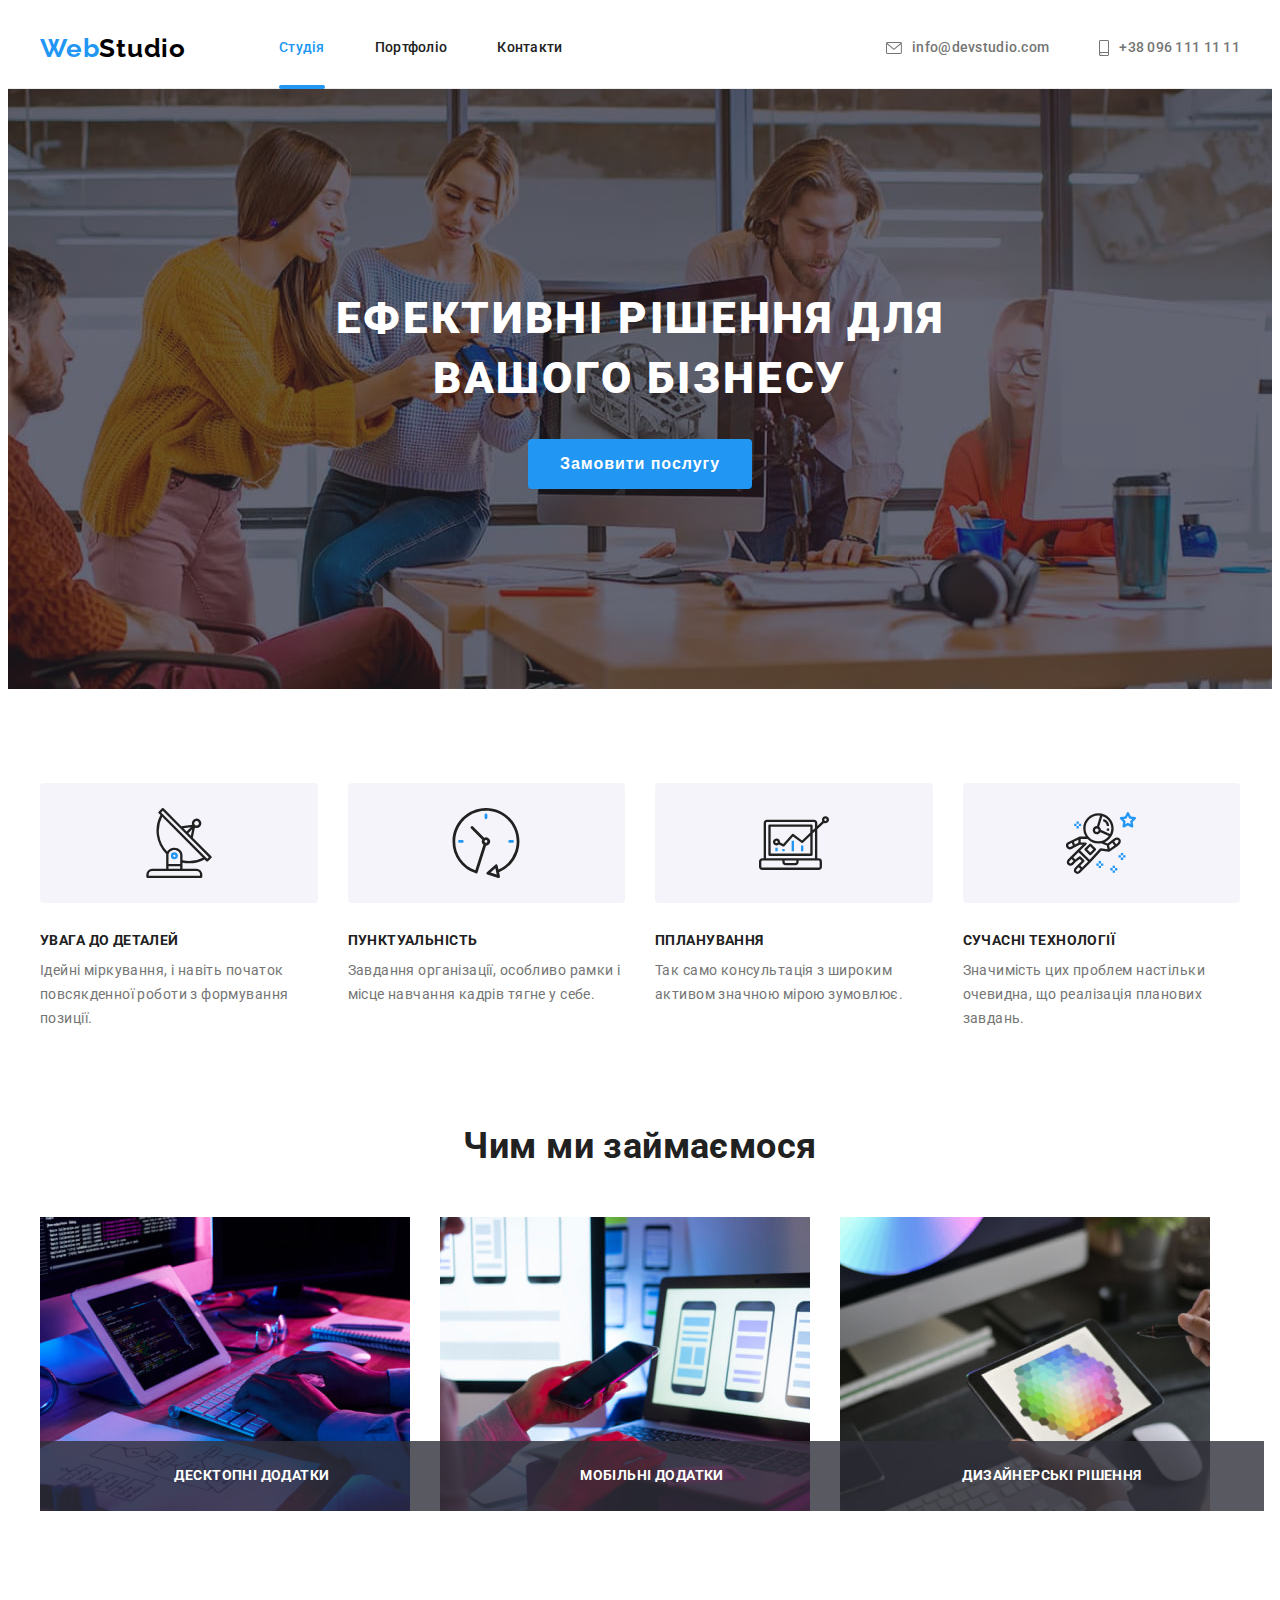
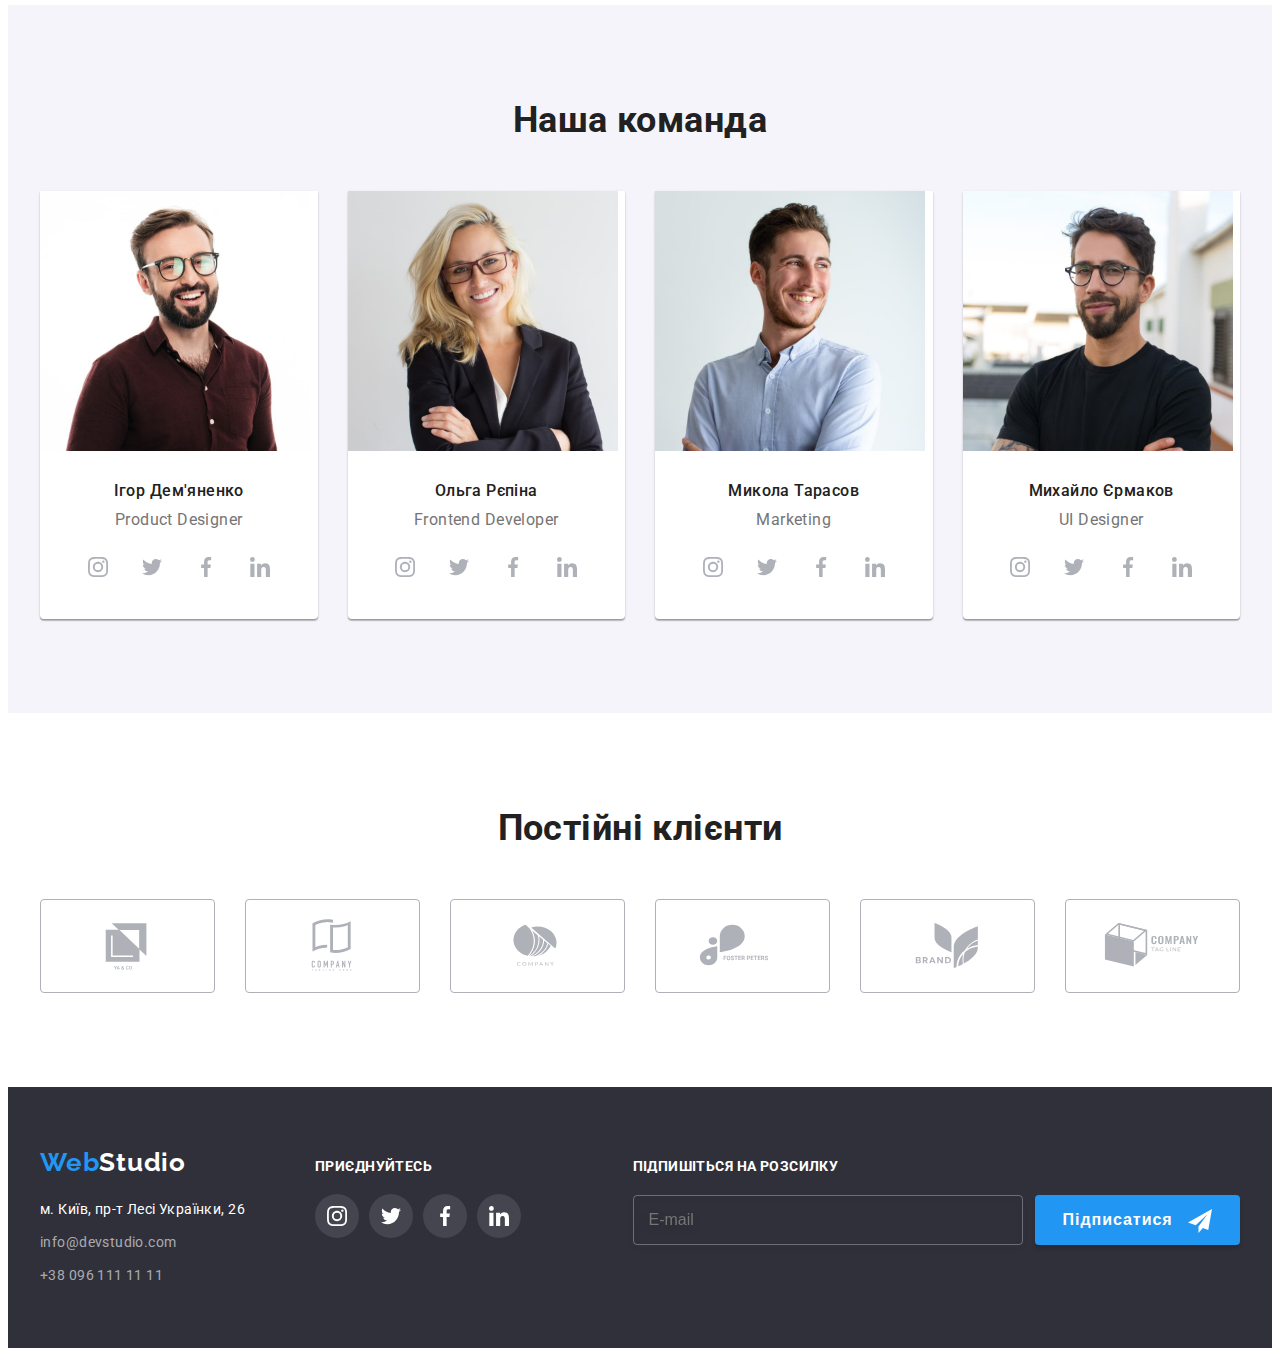
==== index.html @ f57775d9 "BEM refactoring Studio" ====
<!DOCTYPE html>
<html lang="uk">
  <head>
    <meta charset="UTF-8" />
    <meta http-equiv="X-UA-Compatible" content="IE=edge" />
    <meta name="viewport" content="width=device-width, initial-scale=1.0" />
    <title>Студія</title>
    <link rel="preconnect" href="https://fonts.googleapis.com" />
    <link rel="preconnect" href="https://fonts.gstatic.com" crossorigin />
    <link
      href="https://fonts.googleapis.com/css2?family=Raleway:wght@700&family=Roboto:wght@400;500;700;900&display=swap"
      rel="stylesheet"
    />
    <link
      rel="stylesheet"
      href="https://cdnjs.cloudflare.com/ajax/libs/modern-normalize/1.1.0/modern-normalize.min.css"
      integrity="sha512-wpPYUAdjBVSE4KJnH1VR1HeZfpl1ub8YT/NKx4PuQ5NmX2tKuGu6U/JRp5y+Y8XG2tV+wKQpNHVUX03MfMFn9Q=="
      crossorigin="anonymous"
      referrerpolicy="no-referrer"
    />
    <link rel="stylesheet" href="./css/styles.css" />
  </head>
  <body>
    <!-- Шапка -->
    <header class="header">
      <div class="container header__container">
        <nav class="nav">
          <a href="./index.html" lang="en" class="logo"
            >Web<span class="logo__second-part">Studio</span></a
          >

          <ul class="nav__list">
            <li class="nav__item">
              <a href="./index.html" class="nav__link nav__link--current">Студія</a>
            </li>
            <li class="nav__item">
              <a href="./portfolio.html" class="nav__link">Портфоліо</a>
            </li>
            <li class="nav__item">
              <a href="" class="nav__link">Контакти</a>
            </li>
          </ul>
        </nav>

        <ul class="communication">
          <li class="communication__item">
            <a href="mailto:info@devstudio.com" class="communication__link">
              <svg class="communication__icon communication__icon--envelope">
                <use href="./images/icon.svg#icon-envelope"></use>
              </svg>
              info@devstudio.com</a
            >
          </li>
          <li class="communication__item">
            <a href="tel:+380961111111" class="communication__link">
              <svg class="communication__icon communication__icon--smartphone">
                <use href="./images/icon.svg#icon-smartphone"></use>
              </svg>
              +38 096 111 11 11</a
            >
          </li>
        </ul>
      </div>
    </header>

    <main>
      <!-- Герой/основний банер -->
      <section class="hero">
        <h1 class="hero__title">Ефективні рішення для вашого бізнесу</h1>
        <button type="button" class="hero__btn" data-modal-open>Замовити послугу</button>
      </section>

      <!-- Наші переваги / Особливості -->
      <section class="section section--other-size">
        <div class="container">
          <h2 class="title title--visually-hidden">Наші переваги</h2>

          <ul class="features">
            <li class="features__item">
              <div class="features__box">
                <svg class="features__icon">
                  <use href="./images/icon.svg#icon-antenna"></use>
                </svg>
              </div>
              <h3 class="features__subtitle">Увага до деталей</h3>
              <p>Ідейні міркування, і навіть початок повсякденної роботи з формування позиції.</p>
            </li>
            <li class="features__item">
              <div class="features__box">
                <svg class="features__icon">
                  <use href="./images/icon.svg#icon-clock"></use>
                </svg>
              </div>
              <h3 class="features__subtitle">Пунктуальність</h3>
              <p>Завдання організації, особливо рамки і місце навчання кадрів тягне у себе.</p>
            </li>
            <li class="features__item">
              <div class="features__box">
                <svg class="features__icon">
                  <use href="./images/icon.svg#icon-diagram"></use>
                </svg>
              </div>
              <h3 class="features__subtitle">Ппланування</h3>
              <p>Так само консультація з широким активом значною мірою зумовлює.</p>
            </li>
            <li class="features__item">
              <div class="features__box">
                <svg class="features__icon">
                  <use href="./images/icon.svg#icon-astronaut"></use>
                </svg>
              </div>
              <h3 class="features__subtitle">Сучасні технології</h3>
              <p>Значимість цих проблем настільки очевидна, що реалізація планових завдань.</p>
            </li>
          </ul>
        </div>
      </section>

      <!-- Чим ми займаємося -->
      <section class="section">
        <div class="container">
          <h2 class="title">Чим ми займаємося</h2>
          <ul class="works">
            <li class="works__item">
              <img src="./images/box-1.jpg" alt="Десктопні додатки" width="370" />
              <div class="works__overlay">
                <p>Десктопні додатки</p>
              </div>
            </li>
            <li class="works__item">
              <img src="./images/box-2.jpg" alt="Мобільні додатки" width="370" />
              <div class="works__overlay">
                <p>Мобільні додатки</p>
              </div>
            </li>
            <li class="works__item">
              <img src="./images/box-3.jpg" alt="Дизайнерські рішення" width="370" />
              <div class="works__overlay">
                <p>Дизайнерські рішення</p>
              </div>
            </li>
          </ul>
        </div>
      </section>

      <!-- Наша команда -->
      <section class="section section--second-bg">
        <div class="container">
          <h2 class="title">Наша команда</h2>
          <ul class="team-list">
            <li class="employee">
              <img
                class="employee__photo"
                src="./images/img-igor-dem.jpg"
                alt="Фото Ігоря Дем'яненка"
                width="270"
              />
              <div class="employee__lower-box">
                <h3 class="employee__name">Ігор Дем'яненко</h3>
                <p class="employee__position" lang="en">Product Designer</p>

                <ul class="socials-list">
                  <li class="socials-list__item">
                    <a href="" class="socials-list__link">
                      <svg lang="en" aria-label="instagram icon" class="socials-list__icon" width="20" height="20">
                        <use href="./images/icon.svg#icon-instagram"></use>
                      </svg>
                    </a>
                  </li>

                  <li class="socials-list__item">
                    <a href="" class="socials-list__link">
                      <svg lang="en" aria-label="twitter icon" class="socials-list__icon" width="20" height="20"">
                        <use href="./images/icon.svg#icon-twitter"></use>
                      </svg>
                    </a>
                  </li>

                  <li class="socials-list__item">
                    <a href="" class="socials-list__link">
                      <svg lang="en" aria-label="facebook icon" class="socials-list__icon" width="20" height="20"">
                        <use href="./images/icon.svg#icon-facebook"></use>
                      </svg>
                    </a>
                  </li>

                  <li class="socials-list__item">
                    <a href="" class="socials-list__link">
                      <svg lang="en" aria-label="linkedin icon" class="socials-list__icon" width="20" height="20"">
                        <use href="./images/icon.svg#icon-linkedin"></use>
                      </svg>
                    </a>
                  </li>
                </ul>
              </div>
            </li>
            <li class="employee">
              <img src="./images/img-olga-repina.jpg" alt="Фото Ольги Рєпіної" width="270" />
              <div class="employee__lower-box">
                <h3 class="employee__name">Ольга Рєпіна</h3>
                <p class="employee__position" lang="en">Frontend Developer</p>

                <ul class="socials-list">
                  <li class="socials-list__item">
                    <a href="" class="socials-list__link">
                      <svg lang="en" aria-label="instagram icon" class="socials-list__icon" width="20" height="20"">
                        <use href="./images/icon.svg#icon-instagram"></use>
                      </svg>
                    </a>
                  </li>

                  <li class="socials-list__item">
                    <a href="" class="socials-list__link">
                      <svg lang="en" aria-label="twitter icon" class="socials-list__icon" width="20" height="20"">
                        <use href="./images/icon.svg#icon-twitter"></use>
                      </svg>
                    </a>
                  </li>

                  <li class="socials-list__item">
                    <a href="" class="socials-list__link">
                      <svg lang="en" aria-label="facebook icon" class="socials-list__icon" width="20" height="20"">
                        <use href="./images/icon.svg#icon-facebook"></use>
                      </svg>
                    </a>
                  </li>

                  <li class="socials-list__item">
                    <a href="" class="socials-list__link">
                      <svg lang="en" aria-label="linkedin icon" class="socials-list__icon" width="20" height="20"">
                        <use href="./images/icon.svg#icon-linkedin"></use>
                      </svg>
                    </a>
                  </li>
                </ul>
              </div>
            </li>
            <li class="employee">
              <img src="./images/img-mykola-tarasov.jpg" alt="Фото Миколи Тарасова" width="270" />
              <div class="employee__lower-box">
                <h3 class="employee__name">Микола Тарасов</h3>
                <p class="employee__position" lang="en">Marketing</p>

                <ul class="socials-list">
                  <li class="socials-list__item">
                    <a href="" class="socials-list__link">
                      <svg lang="en" aria-label="instagram icon" class="socials-list__icon" width="20" height="20"">
                        <use href="./images/icon.svg#icon-instagram"></use>
                      </svg>
                    </a>
                  </li>

                  <li class="socials-list__item">
                    <a href="" class="socials-list__link">
                      <svg lang="en" aria-label="twitter icon" class="socials-list__icon" width="20" height="20"">
                        <use href="./images/icon.svg#icon-twitter"></use>
                      </svg>
                    </a>
                  </li>

                  <li class="socials-list__item">
                    <a href="" class="socials-list__link">
                      <svg lang="en" aria-label="facebook icon" class="socials-list__icon" width="20" height="20"">
                        <use href="./images/icon.svg#icon-facebook"></use>
                      </svg>
                    </a>
                  </li>

                  <li class="socials-list__item">
                    <a href="" class="socials-list__link">
                      <svg lang="en" aria-label="linkedin icon" class="socials-list__icon" width="20" height="20"">
                        <use href="./images/icon.svg#icon-linkedin"></use>
                      </svg>
                    </a>
                  </li>
                </ul>
              </div>
            </li>
            <li class="employee">
              <img src="./images/img-myhailo-ermakov.jpg" alt="Фото Михайла Єрмакова" width="270" />
              <div class="employee__lower-box">
                <h3 class="employee__name">Михайло Єрмаков</h3>
                <p class="employee__position" lang="en">UI Designer</p>

                <ul class="socials-list">
                  <li class="socials-list__item">
                    <a href="" class="socials-list__link">
                      <svg lang="en" aria-label="instagram icon" class="socials-list__icon" width="20" height="20"">
                        <use href="./images/icon.svg#icon-instagram"></use>
                      </svg>
                    </a>
                  </li>

                  <li class="socials-list__item">
                    <a href="" class="socials-list__link">
                      <svg lang="en" aria-label="twitter icon" class="socials-list__icon" width="20" height="20"">
                        <use href="./images/icon.svg#icon-twitter"></use>
                      </svg>
                    </a>
                  </li>

                  <li class="socials-list__item">
                    <a href="" class="socials-list__link">
                      <svg lang="en" aria-label="facebook icon" class="socials-list__icon" width="20" height="20"">
                        <use href="./images/icon.svg#icon-facebook"></use>
                      </svg>
                    </a>
                  </li>

                  <li class="socials-list__item">
                    <a href="" class="socials-list__link">
                      <svg lang="en" aria-label="linkedin icon" class="socials-list__icon" width="20" height="20"">
                        <use href="./images/icon.svg#icon-linkedin"></use>
                      </svg>
                    </a>
                  </li>
                </ul>
              </div>
            </li>
          </ul>
        </div>
      </section>

      <!-- Постійні клієнти -->
      <section class="section">
        <div class="container">
          <h2 class="title">Постійні клієнти</h2>
          <ul class="customers">
            <li class="customers__item">
              <a href="" class="customers__link">
                <svg lang="en" aria-label="YA & CO icon" class="customers__icon">
                  <use href="./images/icon.svg#icon-logo1"></use>
                </svg>
              </a>
            </li>
            <li class="customers__item">
              <a href="" class="customers__link">
                <svg lang="en" aria-label="Copany Tagline Here icon" class="customers__icon">
                  <use href="./images/icon.svg#icon-logo2"></use>
                </svg>
              </a>
            </li>
            <li class="customers__item">
              <a href="" class="customers__link">
                <svg lang="en" aria-label="Copany icon" class="customers__icon">
                  <use href="./images/icon.svg#icon-logo3"></use>
                </svg>
              </a>
            </li>
            <li class="customers__item">
              <a href="" class="customers__link">
                <svg lang="en" aria-label="Foster Peters icon" class="customers__icon">
                  <use href="./images/icon.svg#icon-logo4"></use>
                </svg>
              </a>
            </li>
            <li class="customers__item">
              <a href="" class="customers__link">
                <svg lang="en" aria-label="Brand icon" class="customers__icon">
                  <use href="./images/icon.svg#icon-logo5"></use>
                </svg>
              </a>
            </li>
            <li class="customers__item">
              <a href="" class="customers__link">
                <svg lang="en" aria-label="Compani tag line icon" class="customers__icon">
                  <use href="./images/icon.svg#icon-logo6"></use>
                </svg>
              </a>
            </li>
          </ul>
        </div>
      </section>
    </main>

    <!-- Підвал -->
    <footer class="footer">
      <div class="container footer__container">
        <!-- Адреса -->
        <div class="footer-com-link">
          <a href="./index.html" lang="en" class="logo footer__logo"
            >Web<span class="logo__second-part logo__second-part--inverse">Studio</span></a
          >
          <address class="address">
            <ul class="address__list">
              <li class="address__item">
                <a
                  href="https://goo.gl/maps/5LaCkKvo5kc2LDUG7"
                  target="_blank"
                  rel="noopener noreferrer nofollow"
                  class="address__link address__link--light"
                  >м. Київ, пр-т Лесі Українки, 26</a
                >
              </li>
              <li class="address__item">
                <a href="mailto:info@devstudio.com" class="address__link">info@devstudio.com</a>
              </li>
              <li class="address__item">
                <a href="tel:+380961111111" class="address__link">+38 096 111 11 11</a>
              </li>
            </ul>
          </address>
        </div>

        <!-- Приєднуйся -->
        <div class="join-socials">
          <p class="join-socials__title">приєднуйтесь</p>
          <ul class="socials-list">
            <li class="socials-list__item">
              <a href="" class="socials-list__link socials-list__link--in-footer">
                <svg lang="en" aria-label="instagram icon" class="socials-list__icon socials-list__icon--in-footer" width="20" height="20" ">
                  <use href="./images/icon.svg#icon-instagram"></use>
                </svg>
              </a>
            </li>
            <li class="socials-list__item">
              <a href="" class="socials-list__link socials-list__link--in-footer">
                <svg lang="en" aria-label="twitter icon" class="socials-list__icon socials-list__icon--in-footer" width="20" height="20" ">
                  <use href="./images/icon.svg#icon-twitter"></use>
                </svg>
              </a>
            </li>
            <li class="socials-list__item">
              <a href="" class="socials-list__link socials-list__link--in-footer">
                <svg lang="en" aria-label="facebook icon" class="socials-list__icon socials-list__icon--in-footer" width="20" height="20" ">
                  <use href="./images/icon.svg#icon-facebook"></use>
                </svg>
              </a>
            </li>
            <li class="socials-list__item">
              <a href="" class="socials-list__link socials-list__link--in-footer">
                <svg lang="en" aria-label="linkedin icon" class="socials-list__icon socials-list__icon--in-footer" width="20" height="20" ">
                  <use href="./images/icon.svg#icon-linkedin"></use>
                </svg>
              </a>
            </li>
          </ul>
        </div>

        <!-- Підпишись на розсилку -->
        <form class="subscription-form" name="subscription-form">
          <label class="subscription-form__label">
            <span class="subscription-form__title">Підпишіться на розсилку</span>
            <input
              name="subscription-email"
              class="subscription-form__input"
              type="email"
              placeholder="E-mail"
              autocomplete="on"
              required
            />
          </label>

          <button class="subscription-form__btn" type="submit">
            Підписатися
            <svg class="subscription-form__icon" width="24" height="24">
              <use href="./images/icon.svg#icon-send"></use>
            </svg>
          </button>
        </form>
      </div>
    </footer>

    <!-- Модальне вікно з формою -->

    <div class="backdrop is-hidden" data-modal>
      <div class="modal">
        <button class="button-closing" type="button" data-modal-close>
          <svg class="icon-closing" width="11" height="11">
            <use href="./images/icon.svg#icon-closing"></use>
          </svg>
        </button>

        <form class="modal-form" name="modal-form">
          <fieldset class="modal-form-fields">
            <legend class="modal-form-title">Залиште свої дані, ми вам передзвонимо</legend>
            <label class="modal-form-label">
              <span class="modal-form-name">Ім'я</span>
              <span class="modal-form-icon-box">
                <input class="modal-form-input" type="text" name="name" required />
                <svg class="modal-form-icon" width="18" height="18">
                  <use href="./images/icon.svg#icon-person"></use>
                </svg>
              </span>
            </label>

            <label class="modal-form-label">
              <span class="modal-form-name">Телефон</span>
              <span class="modal-form-icon-box">
                <input class="modal-form-input" type="tel" name="tel" required />
                <svg class="modal-form-icon" width="18" height="18">
                  <use href="./images/icon.svg#icon-phone"></use>
                </svg>
              </span>
            </label>

            <label class="modal-form-label">
              <span class="modal-form-name">Пошта</span>
              <span class="modal-form-icon-box">
                <input class="modal-form-input" type="email" name="email" required />
                <svg class="modal-form-icon" width="18" height="18">
                  <use href="./images/icon.svg#icon-email"></use>
                </svg>
              </span>
            </label>

            <label class="modal-form-label"
              ><span class="modal-form-name">Коментар</span
              ><textarea
                class="modal-form-comment-input"
                name="comments"
                placeholder="Введіть текст"
              ></textarea>
            </label>
          </fieldset>

          <div class="modal-form-offer-box">
            <label class="modal-form-offer">
              <input
                class="checkbox visually-hidden"
                type="checkbox"
                name="modal-form-offer"
                value="Погоджуюся з розсилкою та приймаю Умови договору"
                required
              />
              <span class="check-box-new"></span>Погоджуюся з розсилкою та приймаю
              <a class="modal-form-offer-link" href="">Умови договору</a>
            </label>
          </div>
          <button class="modal-form-submit" type="submit">Відправити</button>
        </form>
      </div>
    </div>

    <script src="./js/modal.js"></script>
  </body>
</html>
---- css/styles.css ----
/* Основний колір тексту #757575 */
/* Другий колір тексту #212121 */
/* Третій колір тексту (підвал) rgba(255, 255, 255, 0.6) */

/* Основний колір фона #FFFFFF */
/* Другий колір фона #F5F4FA */
/* Третій колір фона (підвал) #2F303A */

/* Акцент #2196F3 */
/* Кольори Логотипа #2196F3 #000000 */
/* Наведення на Кноопку Герой #188CE8 */

/* Підкреслення (шапка) #ECECEC */
/* Колір Рамки #EEEEEE */

:root {
  --primary-text-color: #757575;
  --title-text-color: #212121;
  --third-text-color: rgba(255, 255, 255, 0.6);
  --primary-bg-color: #ffffff;
  --second-bg-color: #f5f4fa;
  --third-bg-color: #2f303a;
  --accent-color: #2196f3;
  --hero-buttom-active: #188ce8;
  --default-icon-color: #afb1b8;

  --margin-items: 30px;
}

h1,
h2,
h3,
h4,
p {
  margin-top: 0;
  margin-bottom: 0;
}

ul {
  list-style: none;
  padding: 0;
  margin: 0;
}

img {
  display: block;
  max-width: 100%;
  height: auto;
}

body {
  background-color: var(--primary-bg-color);
  color: var(--primary-text-color);
  font-family: Roboto, sans-serif;
  font-size: 14px;
  line-height: 1.71;
  letter-spacing: 0.03em;
}

.link {
  text-decoration: none;
}

.container {
  width: 1200px;
  padding-left: 15px;
  padding-right: 15px;
  margin-left: auto;
  margin-right: auto;
}

.section {
  padding-top: 94px;
  padding-bottom: 94px;
}

/* ==================== Шапка ==================== */

.header {
  border-bottom: 1px solid #ececec;
}

.header__container {
  display: flex;
  align-items: center;
}

/* ==================== Лого в шапці ==================== */

.logo {
  display: inline-block;
  margin-right: 93px;

  color: var(--accent-color);
  font-family: Raleway, sans-serif;
  font-weight: 700;
  font-size: 26px;
  line-height: 1.19;
  letter-spacing: 0.03em;
  text-decoration: none;
}

.logo__second-part {
  color: #000000;
}

/* ========== Лого в підвалі ========== */

.footer__logo {
  margin-right: 0;
  margin-bottom: 20px;
}

.logo__second-part--inverse {
  color: var(--primary-bg-color);
}

/* ========== Навігація ========== */

.nav {
  display: flex;
  align-items: center;
}

.nav__list {
  display: flex;
}

.nav__item:nth-child(n + 2) {
  margin-left: 50px;
}

.nav__link {
  position: relative;

  display: inline-block;
  padding-top: 32px;
  padding-bottom: 32px;

  color: var(--title-text-color);
  font-weight: 500;
  font-size: 14px;
  line-height: 1.14;
  letter-spacing: 0.02em;
  text-decoration: none;

  transition: color 250ms cubic-bezier(0.4, 0, 0.2, 1);
}

.nav__link:hover,
.nav__link:focus {
  color: var(--accent-color);
}

.nav__link--current {
  color: var(--accent-color);
}

.nav__link--current::after {
  content: '';

  position: absolute;
  left: 0;
  bottom: -1px;

  width: 100%;
  height: 4px;
  border-radius: 2px;

  background-color: var(--accent-color);
}

/* ========== Комунікаційні посилання ========== */

.communication {
  display: flex;
  margin-left: auto;
}

.communication__item:nth-child(n + 2) {
  margin-left: 50px;
}

.communication__link {
  display: flex;
  align-items: center;
  padding-top: 32px;
  padding-bottom: 32px;

  color: var(--primary-text-color);
  font-weight: 500;
  font-size: 14px;
  line-height: 1.14;
  letter-spacing: 0.02em;
  text-decoration: none;

  transition: color 250ms cubic-bezier(0.4, 0, 0.2, 1);
}

.communication__icon {
  margin-right: 10px;
  fill: var(--primary-text-color);

  transition: fill 250ms cubic-bezier(0.4, 0, 0.2, 1);
}
.communication__icon--envelope {
  width: 16px;
  height: 12px;
}

.communication__icon--smartphone {
  width: 10px;
  height: 16px;
}

.communication__link:hover,
.communication__link:focus {
  color: var(--accent-color);
}

.communication__link:hover .communication__icon,
.communication__link:focus .communication__icon {
  fill: var(--accent-color);
}

/* Заголовки */

.title {
  margin-top: 0;
  margin-bottom: 50px;

  color: var(--title-text-color);
  font-size: 36px;
  line-height: 1.17;
  text-align: center;
}

.visually-hidden {
  position: absolute;
  white-space: nowrap;
  width: 1px;
  height: 1px;
  overflow: hidden;
  border: 0;
  padding: 0;
  clip: rect(0 0 0 0);
  clip-path: inset(50%);
  margin: -1px;
}

/* ==================== Студія ==================== */

/* ========== Герой ========== */

.hero {
  max-width: 1600px;
  margin-left: auto;
  margin-right: auto;
  padding-top: 200px;
  padding-bottom: 200px;

  background-color: #c4c4c4;
  text-align: center;

  background-image: linear-gradient(to right, rgba(47, 48, 58, 0.4), rgba(47, 48, 58, 0.4)),
    url(../images/hero-img.jpg);
  background-size: cover;
  background-position: center;
}

.hero__title {
  width: 696px;
  margin-left: auto;
  margin-right: auto;
  margin-top: 0;
  margin-bottom: var(--margin-items);

  color: var(--primary-bg-color);
  font-weight: 900;
  font-size: 44px;
  line-height: 1.36;
  letter-spacing: 0.06em;
  text-transform: uppercase;
}

.hero__btn {
  padding: 10px 32px;

  color: var(--primary-bg-color);
  background-color: var(--accent-color);
  font-weight: 700;
  font-size: 16px;
  line-height: 1.88;
  align-items: center;
  text-align: center;
  letter-spacing: 0.06em;

  border-style: none;
  cursor: pointer;
  border-radius: 4px;

  transition: background-color 250ms cubic-bezier(0.4, 0, 0.2, 1);
}

.hero__btn:hover,
.hero__btn:focus {
  background-color: var(--hero-buttom-active);
}

/* ========== Наші переваги (Особливості) ========== */

.section--other-size {
  padding-bottom: 0;
}

.title--visually-hidden {
  position: absolute;
  white-space: nowrap;
  width: 1px;
  height: 1px;
  overflow: hidden;
  border: 0;
  padding: 0;
  clip: rect(0 0 0 0);
  clip-path: inset(50%);
  margin: -1px;
}

.features {
  display: flex;
  flex-wrap: wrap;
  gap: var(--margin-items);
}

.features__item {
  flex-basis: calc((100% - (3 * var(--margin-items))) / 4);
}

.features__box {
  display: flex;
  justify-content: center;
  align-items: center;
  padding-top: 25px;
  padding-bottom: 25px;
  margin-bottom: var(--margin-items);

  background-color: var(--second-bg-color);
  border-radius: 4px;
}

.features__icon {
  display: block;
  width: 70px;
  height: 70px;
}

.features__subtitle {
  margin-top: 0;
  margin-bottom: 10px;

  color: var(--title-text-color);
  font-size: 14px;
  line-height: 1.14;
  text-transform: uppercase;
}

/* ========== Чим ми займаємось ========== */

.works {
  display: flex;
  flex-wrap: wrap;
  gap: var(--margin-items);
}

.works__item {
  position: relative;
}

.works__overlay {
  position: absolute;
  left: 0;
  bottom: 0;

  width: 100%;
  padding: 27px;

  font-weight: 700;
  line-height: 1.14;
  text-align: center;
  text-transform: uppercase;

  color: var(--primary-bg-color);
  background-color: rgba(47, 48, 58, 0.8);
}

/* ========== Наша команда ========== */

.section--second-bg {
  background-color: var(--second-bg-color);
}

.team-list {
  display: flex;
  flex-wrap: wrap;
  gap: var(--margin-items);
  text-align: center;
}

.employee {
  flex-basis: calc((100% - (3 * var(--margin-items))) / 4);

  background-color: var(--primary-bg-color);
  border-radius: 0 0 4px 4px;

  box-shadow: 0px 1px 3px rgba(0, 0, 0, 0.12), 0px 1px 1px rgba(0, 0, 0, 0.14),
    0px 2px 1px rgba(0, 0, 0, 0.2);
}

.employee__lower-box {
  padding-top: 30px;
  padding-bottom: 30px;
}

.employee__name {
  margin-bottom: 10px;

  color: var(--title-text-color);
  font-weight: 500;
  font-size: 16px;
  line-height: 1.19;
}

.employee__position {
  font-size: 16px;
  line-height: 1.19;
  margin-bottom: 16px;
}

.socials-list {
  display: flex;
  justify-content: center;
  column-gap: 10px;
}

.socials-list__item {
  width: 44px;
  height: 44px;
}

.socials-list__link {
  display: flex;
  align-items: center;
  justify-content: center;
  width: 100%;
  height: 100%;
  border-radius: 50%;

  transition: background-color 250ms cubic-bezier(0.4, 0, 0.2, 1);
}

.socials-list__icon {
  fill: var(--default-icon-color);

  transition: fill 250ms cubic-bezier(0.4, 0, 0.2, 1);
}

.socials-list__link:hover,
.socials-list__link:focus {
  background-color: var(--accent-color);
}

.socials-list__link:hover .socials-list__icon,
.socials-list__link:focus .socials-list__icon {
  fill: var(--primary-bg-color);
}

/* ========== Постійні клієнти ========== */

.customers__title {
  margin-top: 0;
  margin-bottom: 50px;

  color: var(--title-text-color);
  font-size: 36px;
  line-height: 1.17;
  text-align: center;
}

.customers {
  display: flex;
  gap: var(--margin-items);
}

.customers__item {
  width: calc((100% - (5 * var(--margin-items))) / 6);
}

.customers__link {
  display: flex;
  align-items: center;
  justify-content: center;

  border: 1px solid var(--default-icon-color);
  border-radius: 4px;
  height: 92px;

  transition: border-color 250ms cubic-bezier(0.4, 0, 0.2, 1);
}

.customers__icon {
  display: block;
  width: 106px;
  height: 60px;
  fill: var(--default-icon-color);

  transition: fill 250ms cubic-bezier(0.4, 0, 0.2, 1);
}

.customers__link:hover,
.customers__link:focus {
  border-color: var(--accent-color);
}

.customers__link:hover .customers__icon,
.customers__link:focus .customers__icon {
  fill: var(--accent-color);
}

/* ==================== Портфоліо ==================== */

/* ========== Фільтр ========== */

.filter-list {
  display: flex;
  justify-content: center;
  margin-bottom: 50px;
  column-gap: 8px;
}

.btn {
  min-width: 73px;
  padding: 6px 22px;

  color: var(--title-text-color);
  background-color: var(--second-bg-color);

  font-family: Roboto, sans-serif;
  font-weight: 500;
  font-size: 16px;
  line-height: 1.62;
  text-align: center;

  cursor: pointer;
  border: 0;
  border-radius: 4px;

  transition: color 250ms cubic-bezier(0.4, 0, 0.2, 1),
    background-color 250ms cubic-bezier(0.4, 0, 0.2, 1),
    box-shadow 250ms cubic-bezier(0.4, 0, 0.2, 1);
}

.btn:hover,
.btn:focus {
  color: var(--primary-bg-color);
  background-color: var(--accent-color);
  box-shadow: 0px 3px 1px rgba(0, 0, 0, 0.1), 0px 1px 2px rgba(0, 0, 0, 0.08),
    0px 2px 2px rgba(0, 0, 0, 0.12);
}

/* ========== Перелік робіт ========== */

.portfolio-list {
  display: flex;
  flex-wrap: wrap;
  gap: var(--margin-items);
}

.portfolio-item {
  flex-basis: calc((100% - (2 * var(--margin-items))) / 3);

  background-color: var(--primary-bg-color);
}

.portfolio-item > .link {
  display: block;

  transition: box-shadow 250ms cubic-bezier(0.4, 0, 0.2, 1);
}

.portfolio-item > .link:hover,
.portfolio-item > .link:focus {
  box-shadow: 0px 1px 1px rgba(0, 0, 0, 0.12), 0px 4px 4px rgba(0, 0, 0, 0.06),
    1px 4px 6px rgba(0, 0, 0, 0.16);
}

.portfolio-thumb {
  position: relative;

  overflow: hidden;
}

.portfolio-overlay {
  position: absolute;
  top: 0;
  left: 0;
  transform: translateY(100%);

  width: 100%;
  height: 100%;
  padding: 24px;

  background-color: rgba(33, 150, 243, 0.9);

  transition: transform 250ms cubic-bezier(0.4, 0, 0.2, 1);
}

.portfolio-overlay p {
  display: flex;
  align-items: center;

  height: 100%;
  overflow: auto;

  font-size: 18px;
  line-height: 1.56;
  color: var(--primary-bg-color);
}

.portfolio-item > .link:hover .portfolio-overlay,
.portfolio-item > .link:focus .portfolio-overlay {
  transform: translateY(0);
}

.portfolio-item-box {
  padding: 20px 23px 19px 23px;

  border-right: 1px solid #eeeeee;
  border-bottom: 1px solid #eeeeee;
  border-left: 1px solid #eeeeee;
}

.portfolio-subtitle {
  margin-bottom: 4px;

  color: var(--title-text-color);
  font-size: 18px;
  line-height: 2;
  letter-spacing: 0.06em;
}

.portfolio-item-box p {
  color: var(--primary-text-color);
  font-weight: 400;
  font-size: 16px;
  line-height: 1.88;
}

/* ==================== Підвал ==================== */

.footer {
  background-color: var(--third-bg-color);
  padding-top: 60px;
  padding-bottom: 60px;
}

.footer__container {
  display: flex;
  align-items: baseline;
}

/* ========== Адреса ========== */

.address__item:nth-child(n + 2) {
  margin-top: 9px;
}

.address__link {
  color: var(--third-text-color);
  font-style: normal;
  text-decoration: none;

  transition: color 250ms cubic-bezier(0.4, 0, 0.2, 1);
}

.address__link:hover,
.address__link:focus {
  color: var(--accent-color);
}

.address__link--light {
  color: var(--primary-bg-color);
  font-style: normal;

  transition: color 250ms cubic-bezier(0.4, 0, 0.2, 1);
}

/* ========== Приєднуйся ========== */

.join-socials {
  margin-left: 70px;
}

.join-socials__title {
  margin-bottom: 20px;

  font-weight: 700;
  line-height: 16px;
  text-transform: uppercase;

  color: var(--primary-bg-color);
}

.socials-list__link--in-footer {
  background-color: rgba(255, 255, 255, 0.1);
}

.socials-list__icon--in-footer {
  fill: var(--primary-bg-color);
}

/* ========== Підпишіться на розсилку ========== */

.subscription-form {
  display: flex;
  margin-left: auto;
  align-items: flex-end;
}

.subscription-form__label {
  display: flex;
  flex-direction: column;
}

.subscription-form__title {
  color: var(--primary-bg-color);
  font-weight: 700;
  line-height: 1.14;
  text-transform: uppercase;

  margin-bottom: 20px;
}

.subscription-form__input {
  padding: 14px 15px;
  width: 358px;

  font-size: 16px;
  line-height: 1.25;
  color: var(--primary-bg-color);

  border: 1px solid rgba(255, 255, 255, 0.3);
  filter: drop-shadow(0px 4px 4px rgba(0, 0, 0, 0.15));
  border-radius: 4px;
  background-color: transparent;
}

.subscription-form__btn {
  margin-left: 12px;
  padding: 10px 28px;

  font-weight: 700;
  font-size: 16px;
  line-height: 1.88;
  letter-spacing: 0.06em;
  color: var(--primary-bg-color);

  background-color: var(--accent-color);
  box-shadow: 0px 4px 4px rgba(0, 0, 0, 0.15);
  border-radius: 4px;
  border: 0;

  transition: background-color 250ms cubic-bezier(0.4, 0, 0.2, 1);

  cursor: pointer;
}

.subscription-form__btn:hover,
.subscription-form__btn:focus {
  background-color: var(--hero-buttom-active);
}

.subscription-form__icon {
  margin-left: 10px;
  vertical-align: middle;
  fill: var(--primary-bg-color);
}

/* ========== Модальне віно ========== */

.backdrop {
  position: fixed;
  top: 0;
  left: 0;
  width: 100%;
  height: 100%;

  background-color: rgba(0, 0, 0, 0.2);

  opacity: 1;
  visibility: visible;
  pointer-events: auto;

  transition: opacity 250ms cubic-bezier(0.4, 0, 0.2, 1),
    visibility 250ms cubic-bezier(0.4, 0, 0.2, 1);
}

.backdrop.is-hidden {
  opacity: 0;
  pointer-events: none;
  visibility: hidden;
}

.modal {
  position: absolute;
  top: 50%;
  left: 50%;
  transform: translate(-50%, -50%) scale(1);
  padding: 40px;

  width: 528px;
  height: 581px;

  transition: opacity 250ms cubic-bezier(0.4, 0, 0.2, 1),
    transform 250ms cubic-bezier(0.4, 0, 0.2, 1), box-shadow 250ms cubic-bezier(0.4, 0, 0.2, 1);

  background-color: var(--primary-bg-color);
  box-shadow: 0px 1px 3px rgba(0, 0, 0, 0.12), 0px 1px 1px rgba(0, 0, 0, 0.14),
    0px 2px 1px rgba(0, 0, 0, 0.2);
  border-radius: 4px;
}

.backdrop.is-hidden .modal {
  transform: translate(-50%, -150%) scale(0.25);

  opacity: 0.25;
}

.modal .button-closing {
  position: absolute;
  top: 8px;
  right: 8px;

  display: flex;
  justify-content: center;
  align-items: center;
  width: 30px;
  height: 30px;
  padding: 0;

  border: 1px solid rgba(0, 0, 0, 0.1);
  border-radius: 50%;
  background-color: var(--primary-bg-color);

  transition: fill 250ms cubic-bezier(0.4, 0, 0.2, 1);

  cursor: pointer;
}

.modal .button-closing:hover,
.modal .button-closing:focus {
  fill: var(--accent-color);
}

/* ========== Модальна форма ========== */

.modal-form {
  width: 100%;
}

.modal-form-title {
  margin-bottom: 12px;
  text-align: center;

  font-weight: 700;
  font-size: 20px;
  line-height: 1.15;

  color: var(--title-text-color);
}

.modal-form-fields {
  margin: 0;
  padding: 0;
  border-style: none;

  margin-bottom: 20px;
}

.modal-form-label {
  display: block;
}

.modal-form-label + .modal-form-label {
  margin-top: 10px;
}

.modal-form-name {
  display: block;
  margin-bottom: 4px;
  font-size: 12px;
  line-height: 1.17;
  letter-spacing: 0.01em;
}

.modal-form-icon-box {
  display: block;
  position: relative;
}

.modal-form-icon {
  position: absolute;
  top: 50%;
  left: 12px;

  transform: translateY(-50%);
  transition: fill 250ms cubic-bezier(0.4, 0, 0.2, 1);
}

.modal-form-input {
  height: 40px;
  padding: 11px 41px;

  width: 100%;
  font-size: 12px;
  border: 1px solid rgba(33, 33, 33, 0.2);
  border-radius: 4px;

  transition: border-color 250ms cubic-bezier(0.4, 0, 0.2, 1);
}

.modal-form-input:hover,
.modal-form-input:focus {
  border-color: var(--accent-color);
}

.modal-form-input:focus-visible {
  outline: none;
}

.modal-form-input:hover + .modal-form-icon,
.modal-form-input:focus + .modal-form-icon {
  fill: var(--accent-color);
}

.modal-form-comment-input {
  display: block;
  padding: 12px 16px;

  resize: none;
  width: 100%;
  height: 120px;

  font-size: 12px;
  border: 1px solid rgba(33, 33, 33, 0.2);
  border-radius: 4px;

  transition: border-color 250ms cubic-bezier(0.4, 0, 0.2, 1);
}

.modal-form-comment-input:hover,
.modal-form-comment-input:focus {
  border-color: var(--accent-color);
}

.modal-form-comment-input:focus-visible {
  outline: none;
}

.modal-form-comment-input::placeholder {
  font-size: 12px;
  letter-spacing: 0.01em;

  color: rgba(117, 117, 117, 0.5);
}

.modal-form-offer-box {
  display: flex;
  justify-content: center;
  margin-bottom: 30px;
}

.modal-form-offer {
  font-weight: 400;
  font-size: 14px;
  line-height: 1.71;

  letter-spacing: 0.03em;
}

.check-box-new {
  display: inline-block;
  vertical-align: middle;

  width: 16px;
  height: 15px;
  margin-right: 8px;

  cursor: pointer;
  background-image: url(../images/check-empty.svg);
  border-radius: 3px;

  transition: box-shadow 250ms cubic-bezier(0.4, 0, 0.2, 1),
    background-image 250ms cubic-bezier(0.4, 0, 0.2, 1);
}

.checkbox:checked + .check-box-new {
  background-image: url(../images/check.svg);
  background-size: contain;
}

/* .check-box-new:hover, */
.checkbox:focus + .check-box-new {
  box-shadow: 0 0 4px 2px var(--accent-color);
}

.modal-form-offer-link {
  color: var(--accent-color);
}

.modal-form-offer-link:hover,
.modal-form-offer-link:focus {
  text-decoration: none;
}

.modal-form-submit {
  display: block;
  padding: 10px 52px;
  margin-left: auto;
  margin-right: auto;

  font-weight: 700;
  font-size: 16px;
  line-height: 1.88;
  letter-spacing: 0.06em;
  color: var(--primary-bg-color);

  background-color: var(--accent-color);
  box-shadow: 0px 4px 4px rgba(0, 0, 0, 0.15);
  border-radius: 4px;
  border-style: none;
  cursor: pointer;

  transition: background-color 250ms cubic-bezier(0.4, 0, 0.2, 1);
}

.modal-form-submit:hover,
.modal-form-submit:focus {
  background-color: var(--hero-buttom-active);
}
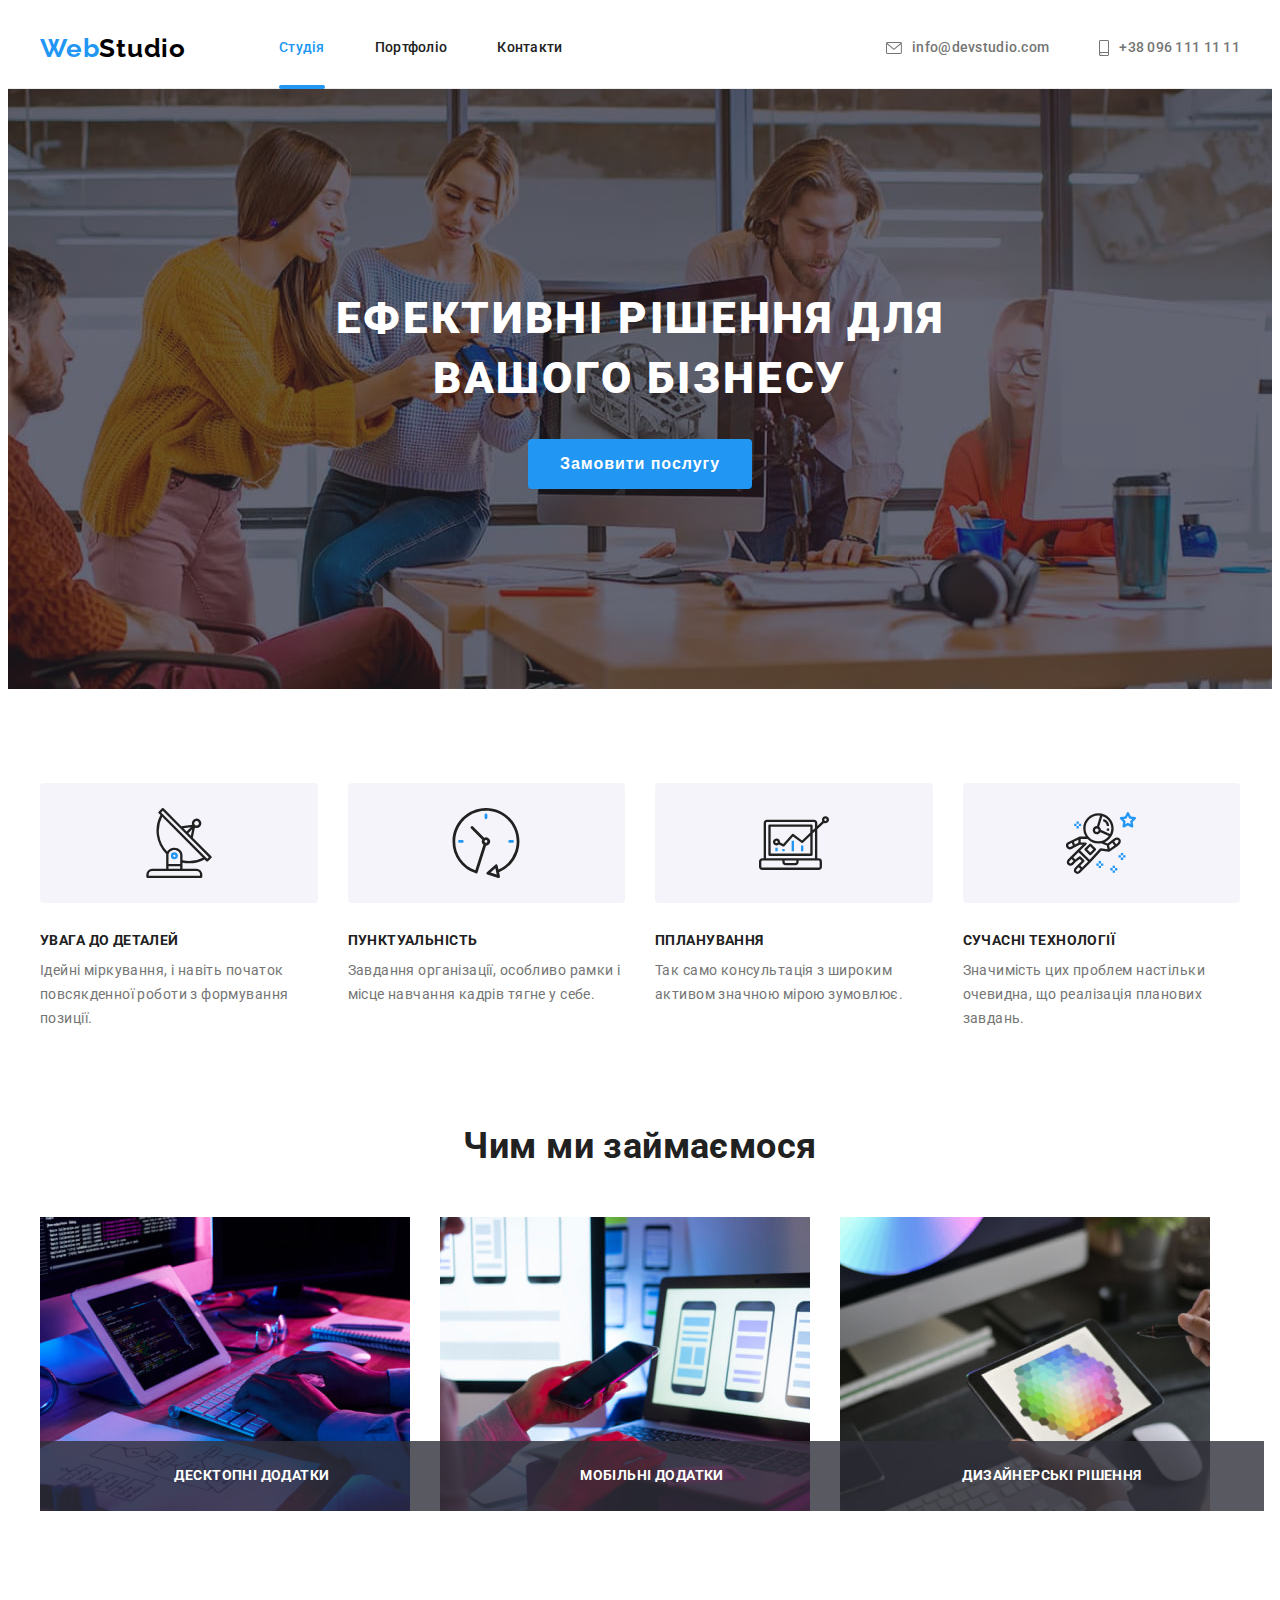
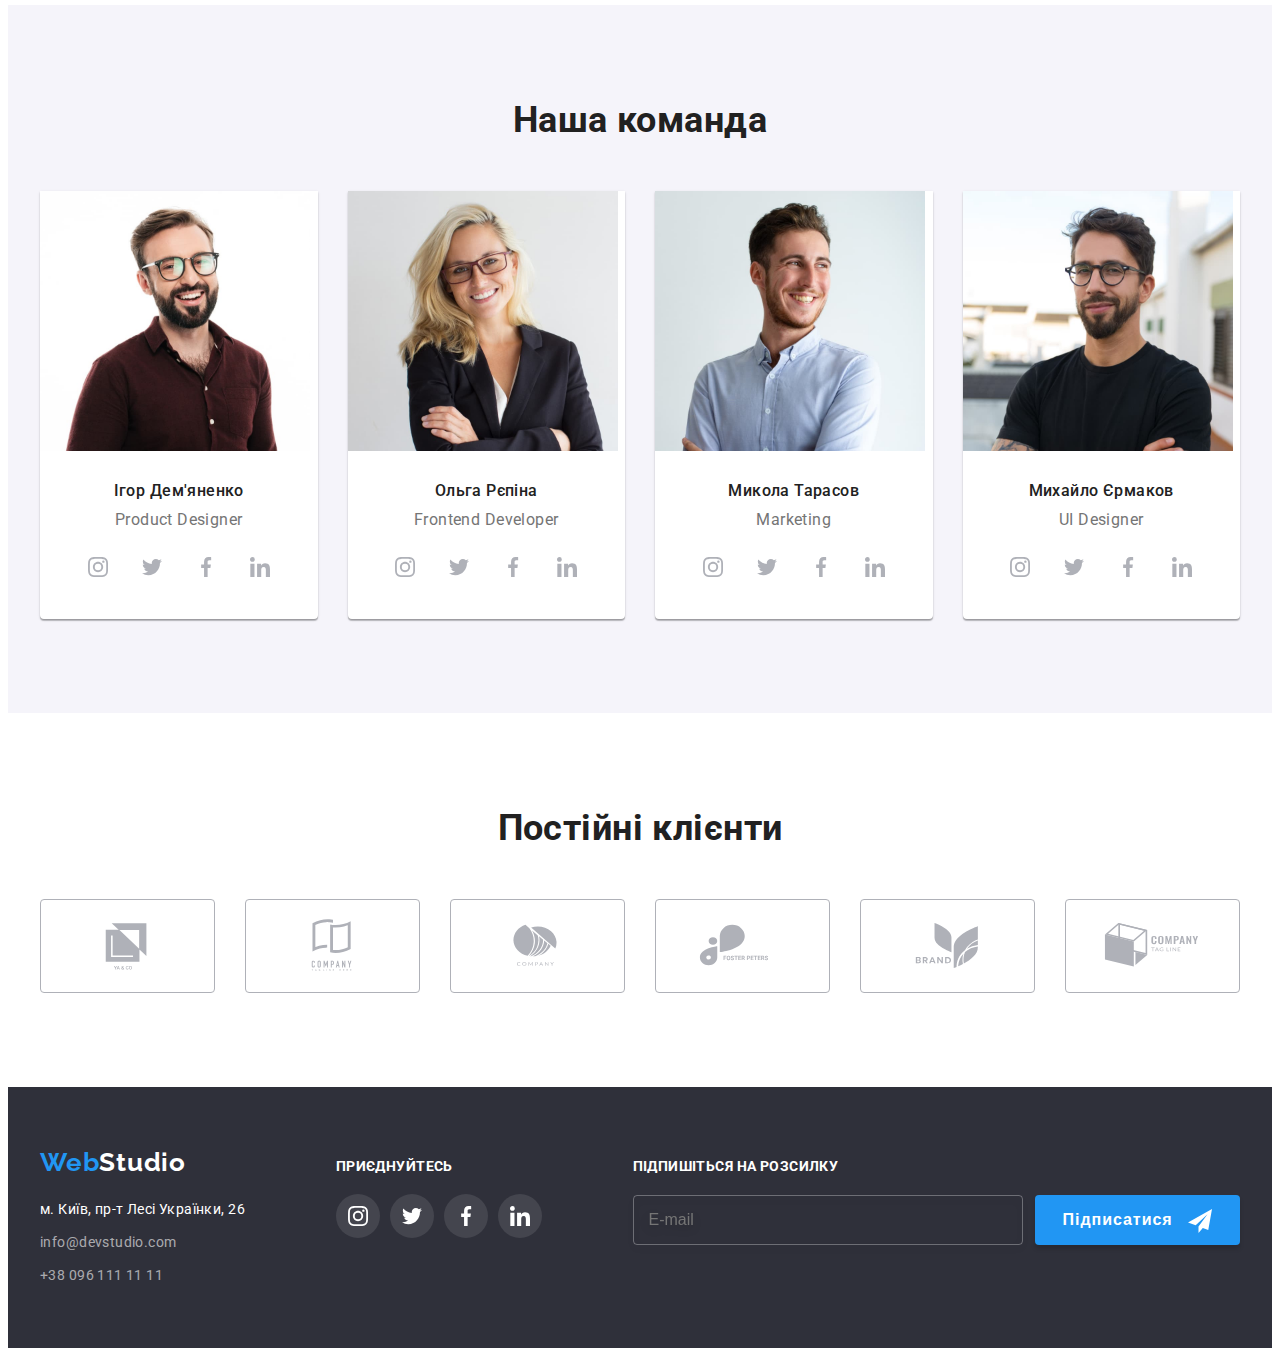
==== commit 04788852: "BEM refactoring Modal-form" ====
--- a/index.html
+++ b/index.html
@@ -83,7 +83,7 @@
                 </svg>
               </div>
               <h3 class="features__subtitle">Увага до деталей</h3>
-              <p>Ідейні міркування, і навіть початок повсякденної роботи з формування позиції.</p>
+              <p class="features__text">Ідейні міркування, і навіть початок повсякденної роботи з формування позиції.</p>
             </li>
             <li class="features__item">
               <div class="features__box">
@@ -92,7 +92,7 @@
                 </svg>
               </div>
               <h3 class="features__subtitle">Пунктуальність</h3>
-              <p>Завдання організації, особливо рамки і місце навчання кадрів тягне у себе.</p>
+              <p class="features__text">Завдання організації, особливо рамки і місце навчання кадрів тягне у себе.</p>
             </li>
             <li class="features__item">
               <div class="features__box">
@@ -101,7 +101,7 @@
                 </svg>
               </div>
               <h3 class="features__subtitle">Ппланування</h3>
-              <p>Так само консультація з широким активом значною мірою зумовлює.</p>
+              <p class="features__text">Так само консультація з широким активом значною мірою зумовлює.</p>
             </li>
             <li class="features__item">
               <div class="features__box">
@@ -110,7 +110,7 @@
                 </svg>
               </div>
               <h3 class="features__subtitle">Сучасні технології</h3>
-              <p>Значимість цих проблем настільки очевидна, що реалізація планових завдань.</p>
+              <p class="features__text">Значимість цих проблем настільки очевидна, що реалізація планових завдань.</p>
             </li>
           </ul>
         </div>
@@ -124,19 +124,19 @@
             <li class="works__item">
               <img src="./images/box-1.jpg" alt="Десктопні додатки" width="370" />
               <div class="works__overlay">
-                <p>Десктопні додатки</p>
+                <p class="works__text">Десктопні додатки</p>
               </div>
             </li>
             <li class="works__item">
               <img src="./images/box-2.jpg" alt="Мобільні додатки" width="370" />
               <div class="works__overlay">
-                <p>Мобільні додатки</p>
+                <p class="works__text">Мобільні додатки</p>
               </div>
             </li>
             <li class="works__item">
               <img src="./images/box-3.jpg" alt="Дизайнерські рішення" width="370" />
               <div class="works__overlay">
-                <p>Дизайнерські рішення</p>
+                <p class="works__text">Дизайнерські рішення</p>
               </div>
             </li>
           </ul>
@@ -463,71 +463,71 @@
 
     <!-- Модальне вікно з формою -->
 
-    <div class="backdrop is-hidden" data-modal>
+    <div class="backdrop backdrop--is-hidden" data-modal>
       <div class="modal">
-        <button class="button-closing" type="button" data-modal-close>
-          <svg class="icon-closing" width="11" height="11">
+        <button class="modal__btn-closing" type="button" data-modal-close>
+          <svg class="modal__icon-closing" width="11" height="11">
             <use href="./images/icon.svg#icon-closing"></use>
           </svg>
         </button>
 
         <form class="modal-form" name="modal-form">
-          <fieldset class="modal-form-fields">
-            <legend class="modal-form-title">Залиште свої дані, ми вам передзвонимо</legend>
-            <label class="modal-form-label">
-              <span class="modal-form-name">Ім'я</span>
-              <span class="modal-form-icon-box">
-                <input class="modal-form-input" type="text" name="name" required />
-                <svg class="modal-form-icon" width="18" height="18">
+          <fieldset class="modal-form__fields">
+            <legend class="modal-form__title">Залиште свої дані, ми вам передзвонимо</legend>
+            <label class="modal-form__label">
+              <span class="modal-form__name">Ім'я</span>
+              <span class="modal-form__icon-box">
+                <input class="modal-form__input" type="text" name="name" required />
+                <svg class="modal-form__icon" width="18" height="18">
                   <use href="./images/icon.svg#icon-person"></use>
                 </svg>
               </span>
             </label>
 
-            <label class="modal-form-label">
-              <span class="modal-form-name">Телефон</span>
-              <span class="modal-form-icon-box">
-                <input class="modal-form-input" type="tel" name="tel" required />
-                <svg class="modal-form-icon" width="18" height="18">
+            <label class="modal-form__label">
+              <span class="modal-form__name">Телефон</span>
+              <span class="modal-form__icon-box">
+                <input class="modal-form__input" type="tel" name="tel" required />
+                <svg class="modal-form__icon" width="18" height="18">
                   <use href="./images/icon.svg#icon-phone"></use>
                 </svg>
               </span>
             </label>
 
-            <label class="modal-form-label">
-              <span class="modal-form-name">Пошта</span>
-              <span class="modal-form-icon-box">
-                <input class="modal-form-input" type="email" name="email" required />
-                <svg class="modal-form-icon" width="18" height="18">
+            <label class="modal-form__label">
+              <span class="modal-form__name">Пошта</span>
+              <span class="modal-form__icon-box">
+                <input class="modal-form__input" type="email" name="email" required />
+                <svg class="modal-form__icon" width="18" height="18">
                   <use href="./images/icon.svg#icon-email"></use>
                 </svg>
               </span>
             </label>
 
-            <label class="modal-form-label"
-              ><span class="modal-form-name">Коментар</span
-              ><textarea
-                class="modal-form-comment-input"
+            <label class="modal-form__label">
+              <span class="modal-form__name">Коментар</span>
+              <textarea
+                class="modal-form__comments"
                 name="comments"
                 placeholder="Введіть текст"
               ></textarea>
             </label>
           </fieldset>
 
-          <div class="modal-form-offer-box">
-            <label class="modal-form-offer">
+          <div class="offer">
+            <label class="offer__label">
               <input
-                class="checkbox visually-hidden"
+                class="offer__checkbox offer__checkbox--visually-hidden"
                 type="checkbox"
                 name="modal-form-offer"
                 value="Погоджуюся з розсилкою та приймаю Умови договору"
                 required
               />
-              <span class="check-box-new"></span>Погоджуюся з розсилкою та приймаю
-              <a class="modal-form-offer-link" href="">Умови договору</a>
+              <span class="offer__custom-checkbox"></span>Погоджуюся з розсилкою та приймаю
+              <a class="offer__link" href="">Умови договору</a>
             </label>
           </div>
-          <button class="modal-form-submit" type="submit">Відправити</button>
+          <button class="modal-form__btn-submit" type="submit">Відправити</button>
         </form>
       </div>
     </div>
--- a/css/styles.css
+++ b/css/styles.css
@@ -27,20 +27,20 @@
   --margin-items: 30px;
 }
 
-h1,
+/* h1,
 h2,
 h3,
 h4,
 p {
   margin-top: 0;
   margin-bottom: 0;
-}
-
-ul {
+} */
+
+/* ul {
   list-style: none;
   padding: 0;
   margin: 0;
-}
+} */
 
 img {
   display: block;
@@ -124,6 +124,9 @@
 
 .nav__list {
   display: flex;
+  list-style: none;
+  padding: 0;
+  margin: 0;
 }
 
 .nav__item:nth-child(n + 2) {
@@ -174,6 +177,10 @@
 
 .communication {
   display: flex;
+
+  list-style: none;
+  padding: 0;
+  margin: 0;
   margin-left: auto;
 }
 
@@ -329,6 +336,11 @@
 .features {
   display: flex;
   flex-wrap: wrap;
+
+  list-style: none;
+  padding: 0;
+  margin: 0;
+
   gap: var(--margin-items);
 }
 
@@ -364,11 +376,20 @@
   text-transform: uppercase;
 }
 
+.features__text {
+  margin: 0;
+}
+
 /* ========== Чим ми займаємось ========== */
 
 .works {
   display: flex;
   flex-wrap: wrap;
+
+  list-style: none;
+  padding: 0;
+  margin: 0;
+
   gap: var(--margin-items);
 }
 
@@ -384,13 +405,17 @@
   width: 100%;
   padding: 27px;
 
+  background-color: rgba(47, 48, 58, 0.8);
+}
+
+.works__text {
+  margin: 0;
+
   font-weight: 700;
   line-height: 1.14;
+  color: var(--primary-bg-color);
+  text-transform: uppercase;
   text-align: center;
-  text-transform: uppercase;
-
-  color: var(--primary-bg-color);
-  background-color: rgba(47, 48, 58, 0.8);
 }
 
 /* ========== Наша команда ========== */
@@ -402,6 +427,11 @@
 .team-list {
   display: flex;
   flex-wrap: wrap;
+
+  list-style: none;
+  padding: 0;
+  margin: 0;
+
   gap: var(--margin-items);
   text-align: center;
 }
@@ -422,6 +452,7 @@
 }
 
 .employee__name {
+  margin-top: 0;
   margin-bottom: 10px;
 
   color: var(--title-text-color);
@@ -433,12 +464,18 @@
 .employee__position {
   font-size: 16px;
   line-height: 1.19;
+  margin-top: 0;
   margin-bottom: 16px;
 }
 
 .socials-list {
   display: flex;
   justify-content: center;
+
+  list-style: none;
+  padding: 0;
+  margin: 0;
+
   column-gap: 10px;
 }
 
@@ -489,6 +526,10 @@
 .customers {
   display: flex;
   gap: var(--margin-items);
+
+  list-style: none;
+  padding: 0;
+  margin: 0;
 }
 
 .customers__item {
@@ -669,12 +710,18 @@
 }
 
 /* ========== Адреса ========== */
+.address__list {
+  list-style: none;
+  padding: 0;
+  margin: 0;
+}
 
 .address__item:nth-child(n + 2) {
   margin-top: 9px;
 }
 
 .address__link {
+  display: block;
   color: var(--third-text-color);
   font-style: normal;
   text-decoration: none;
@@ -697,10 +744,12 @@
 /* ========== Приєднуйся ========== */
 
 .join-socials {
-  margin-left: 70px;
+  margin-left: auto;
+  margin-right: auto;
 }
 
 .join-socials__title {
+  margin-top: 0;
   margin-bottom: 20px;
 
   font-weight: 700;
@@ -722,7 +771,6 @@
 
 .subscription-form {
   display: flex;
-  margin-left: auto;
   align-items: flex-end;
 }
 
@@ -804,7 +852,7 @@
     visibility 250ms cubic-bezier(0.4, 0, 0.2, 1);
 }
 
-.backdrop.is-hidden {
+.backdrop--is-hidden {
   opacity: 0;
   pointer-events: none;
   visibility: hidden;
@@ -835,7 +883,7 @@
   opacity: 0.25;
 }
 
-.modal .button-closing {
+.modal__btn-closing {
   position: absolute;
   top: 8px;
   right: 8px;
@@ -856,8 +904,8 @@
   cursor: pointer;
 }
 
-.modal .button-closing:hover,
-.modal .button-closing:focus {
+.modal__btn-closing:hover,
+.modal__btn-closing:focus {
   fill: var(--accent-color);
 }
 
@@ -867,7 +915,7 @@
   width: 100%;
 }
 
-.modal-form-title {
+.modal-form__title {
   margin-bottom: 12px;
   text-align: center;
 
@@ -878,7 +926,7 @@
   color: var(--title-text-color);
 }
 
-.modal-form-fields {
+.modal-form__fields {
   margin: 0;
   padding: 0;
   border-style: none;
@@ -886,15 +934,15 @@
   margin-bottom: 20px;
 }
 
-.modal-form-label {
+.modal-form__label {
   display: block;
 }
 
-.modal-form-label + .modal-form-label {
+.modal-form__label:nth-child(n + 3) {
   margin-top: 10px;
 }
 
-.modal-form-name {
+.modal-form__name {
   display: block;
   margin-bottom: 4px;
   font-size: 12px;
@@ -902,12 +950,12 @@
   letter-spacing: 0.01em;
 }
 
-.modal-form-icon-box {
+.modal-form__icon-box {
   display: block;
   position: relative;
 }
 
-.modal-form-icon {
+.modal-form__icon {
   position: absolute;
   top: 50%;
   left: 12px;
@@ -916,7 +964,7 @@
   transition: fill 250ms cubic-bezier(0.4, 0, 0.2, 1);
 }
 
-.modal-form-input {
+.modal-form__input {
   height: 40px;
   padding: 11px 41px;
 
@@ -928,21 +976,21 @@
   transition: border-color 250ms cubic-bezier(0.4, 0, 0.2, 1);
 }
 
-.modal-form-input:hover,
-.modal-form-input:focus {
+.modal-form__input:hover,
+.modal-form__input:focus {
   border-color: var(--accent-color);
 }
 
-.modal-form-input:focus-visible {
+.modal-form__input:focus-visible {
   outline: none;
 }
 
-.modal-form-input:hover + .modal-form-icon,
-.modal-form-input:focus + .modal-form-icon {
+.modal-form__input:hover + .modal-form__icon,
+.modal-form__input:focus + .modal-form__icon {
   fill: var(--accent-color);
 }
 
-.modal-form-comment-input {
+.modal-form__comments {
   display: block;
   padding: 12px 16px;
 
@@ -957,29 +1005,29 @@
   transition: border-color 250ms cubic-bezier(0.4, 0, 0.2, 1);
 }
 
-.modal-form-comment-input:hover,
-.modal-form-comment-input:focus {
+.modal-form__comments:hover,
+.modal-form__comments:focus {
   border-color: var(--accent-color);
 }
 
-.modal-form-comment-input:focus-visible {
+.modal-form__comments:focus-visible {
   outline: none;
 }
 
-.modal-form-comment-input::placeholder {
+.modal-form__comments::placeholder {
   font-size: 12px;
   letter-spacing: 0.01em;
 
   color: rgba(117, 117, 117, 0.5);
 }
 
-.modal-form-offer-box {
+.offer {
   display: flex;
   justify-content: center;
   margin-bottom: 30px;
 }
 
-.modal-form-offer {
+.offer__label {
   font-weight: 400;
   font-size: 14px;
   line-height: 1.71;
@@ -987,7 +1035,20 @@
   letter-spacing: 0.03em;
 }
 
-.check-box-new {
+.offer__checkbox--visually-hidden {
+  position: absolute;
+  white-space: nowrap;
+  width: 1px;
+  height: 1px;
+  overflow: hidden;
+  border: 0;
+  padding: 0;
+  clip: rect(0 0 0 0);
+  clip-path: inset(50%);
+  margin: -1px;
+}
+
+.offer__custom-checkbox {
   display: inline-block;
   vertical-align: middle;
 
@@ -1003,26 +1064,25 @@
     background-image 250ms cubic-bezier(0.4, 0, 0.2, 1);
 }
 
-.checkbox:checked + .check-box-new {
+.offer__checkbox:checked + .offer__custom-checkbox {
   background-image: url(../images/check.svg);
   background-size: contain;
 }
 
-/* .check-box-new:hover, */
-.checkbox:focus + .check-box-new {
+.offer__checkbox:focus + .offer__custom-checkbox {
   box-shadow: 0 0 4px 2px var(--accent-color);
 }
 
-.modal-form-offer-link {
+.offer__link {
   color: var(--accent-color);
 }
 
-.modal-form-offer-link:hover,
-.modal-form-offer-link:focus {
+.offer__link:hover,
+.offer__link:focus {
   text-decoration: none;
 }
 
-.modal-form-submit {
+.modal-form__btn-submit {
   display: block;
   padding: 10px 52px;
   margin-left: auto;
@@ -1043,7 +1103,7 @@
   transition: background-color 250ms cubic-bezier(0.4, 0, 0.2, 1);
 }
 
-.modal-form-submit:hover,
-.modal-form-submit:focus {
+.modal-form__btn-submit:hover,
+.modal-form__btn-submit:focus {
   background-color: var(--hero-buttom-active);
 }
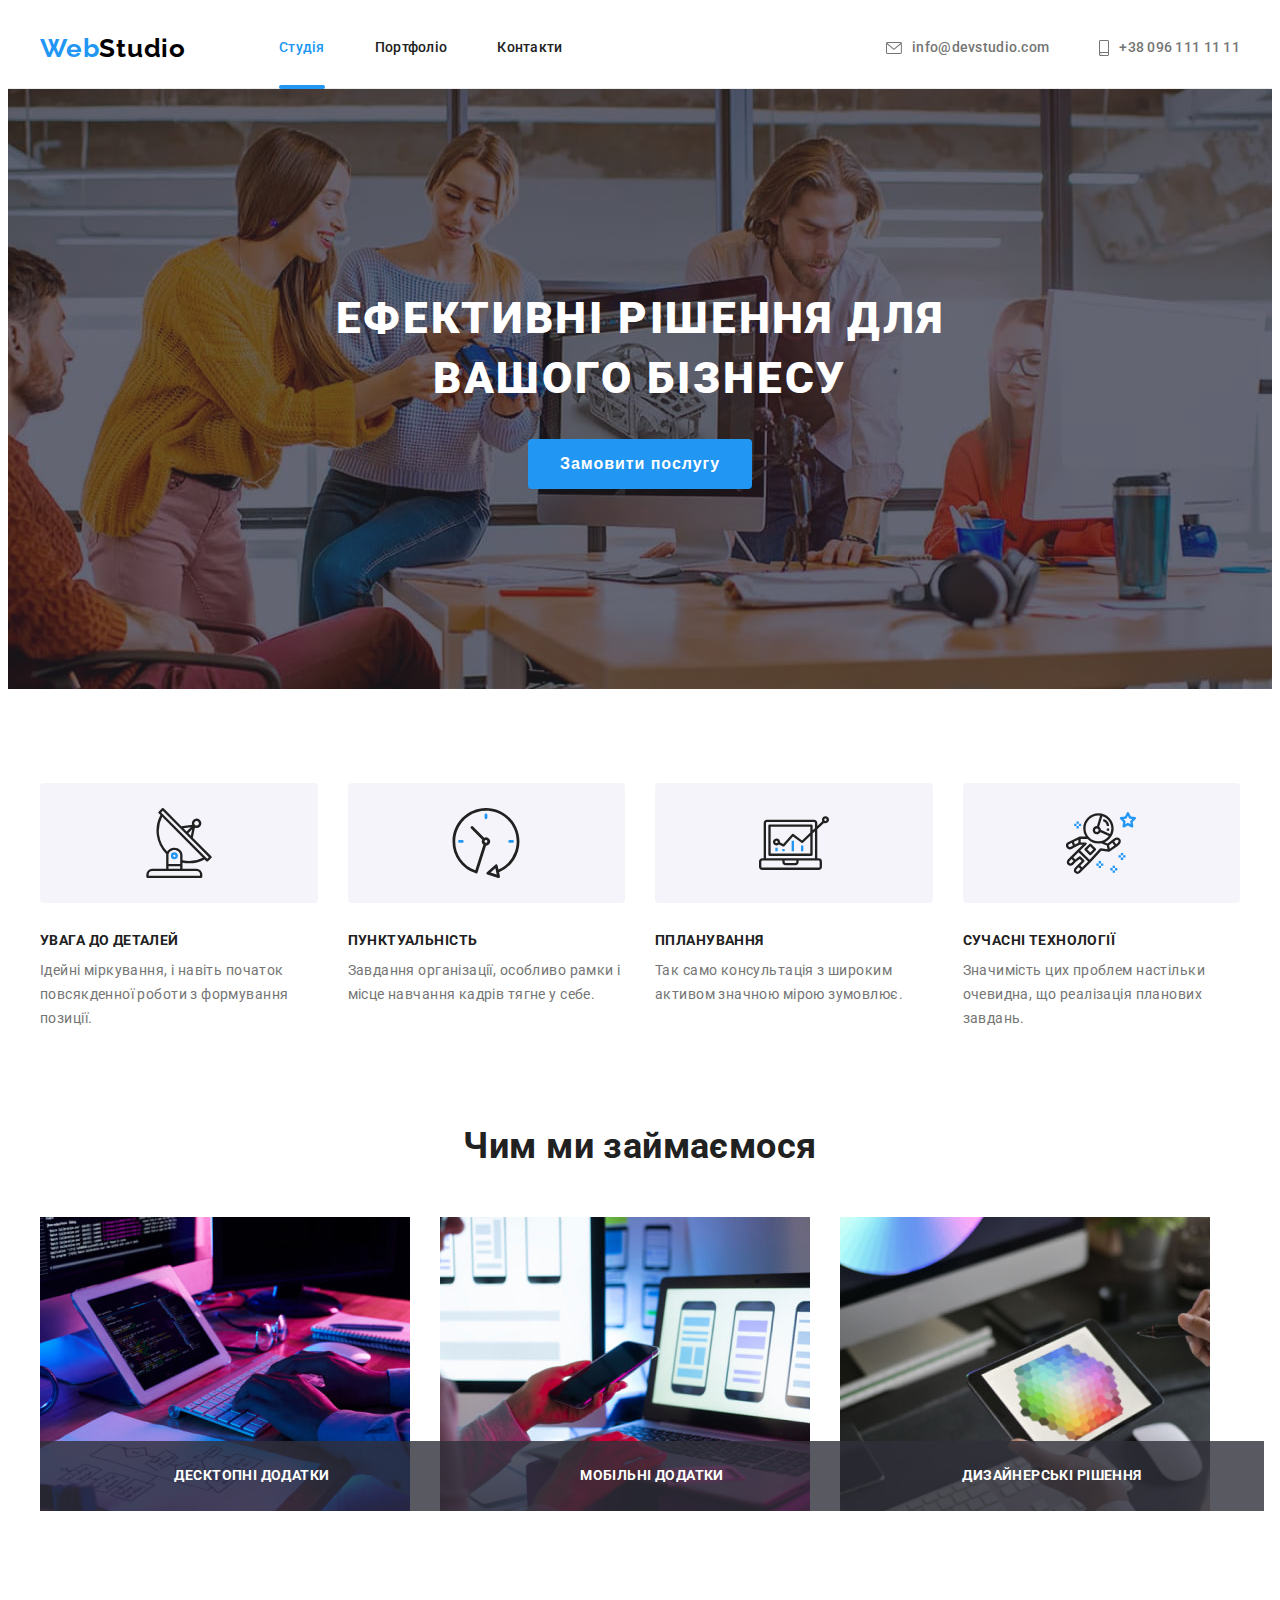
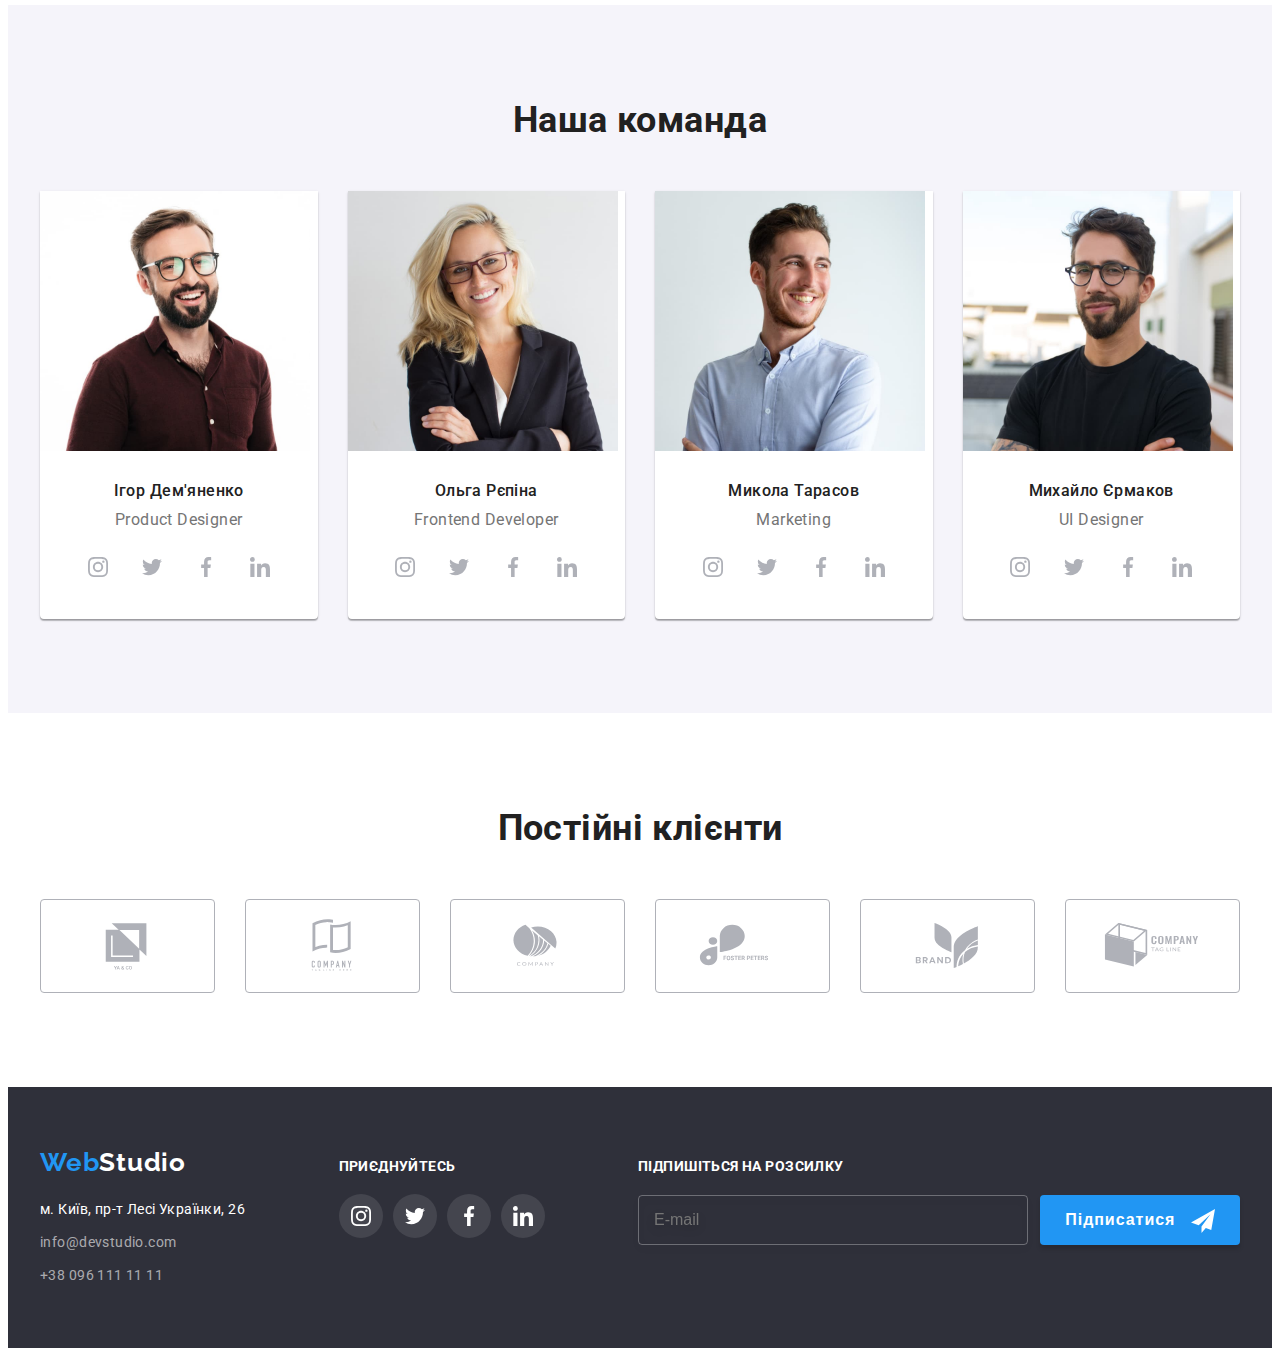
==== commit e324cd50: "Applies &" ====
--- a/index.html
+++ b/index.html
@@ -18,9 +18,9 @@
       crossorigin="anonymous"
       referrerpolicy="no-referrer"
     />
-    <link rel="stylesheet" href="./css/styles.css" />
+    <link rel="stylesheet" href="./css/main.min.css" />
   </head>
-  <body>
+  <body class="body">
     <!-- Шапка -->
     <header class="header">
       <div class="container header__container">
@@ -45,7 +45,7 @@
         <ul class="communication">
           <li class="communication__item">
             <a href="mailto:info@devstudio.com" class="communication__link">
-              <svg class="communication__icon communication__icon--envelope">
+              <svg class="communication__icon communication__icon--envelope" width="16" height="12">
                 <use href="./images/icon.svg#icon-envelope"></use>
               </svg>
               info@devstudio.com</a
@@ -53,7 +53,7 @@
           </li>
           <li class="communication__item">
             <a href="tel:+380961111111" class="communication__link">
-              <svg class="communication__icon communication__icon--smartphone">
+              <svg class="communication__icon communication__icon--smartphone" width="10" height="16">
                 <use href="./images/icon.svg#icon-smartphone"></use>
               </svg>
               +38 096 111 11 11</a
@@ -67,18 +67,18 @@
       <!-- Герой/основний банер -->
       <section class="hero">
         <h1 class="hero__title">Ефективні рішення для вашого бізнесу</h1>
-        <button type="button" class="hero__btn" data-modal-open>Замовити послугу</button>
+        <button type="button" class="btn hero__btn" data-modal-open>Замовити послугу</button>
       </section>
 
       <!-- Наші переваги / Особливості -->
       <section class="section section--other-size">
         <div class="container">
-          <h2 class="title title--visually-hidden">Наші переваги</h2>
+          <h2 class="section__title section__title--visually-hidden">Наші переваги</h2>
 
           <ul class="features">
             <li class="features__item">
               <div class="features__box">
-                <svg class="features__icon">
+                <svg class="features__icon" width="70" height="70">
                   <use href="./images/icon.svg#icon-antenna"></use>
                 </svg>
               </div>
@@ -87,7 +87,7 @@
             </li>
             <li class="features__item">
               <div class="features__box">
-                <svg class="features__icon">
+                <svg class="features__icon" width="70" height="70">
                   <use href="./images/icon.svg#icon-clock"></use>
                 </svg>
               </div>
@@ -96,7 +96,7 @@
             </li>
             <li class="features__item">
               <div class="features__box">
-                <svg class="features__icon">
+                <svg class="features__icon" width="70" height="70">
                   <use href="./images/icon.svg#icon-diagram"></use>
                 </svg>
               </div>
@@ -105,7 +105,7 @@
             </li>
             <li class="features__item">
               <div class="features__box">
-                <svg class="features__icon">
+                <svg class="features__icon" width="70" height="70">
                   <use href="./images/icon.svg#icon-astronaut"></use>
                 </svg>
               </div>
@@ -119,22 +119,22 @@
       <!-- Чим ми займаємося -->
       <section class="section">
         <div class="container">
-          <h2 class="title">Чим ми займаємося</h2>
+          <h2 class="section__title">Чим ми займаємося</h2>
           <ul class="works">
             <li class="works__item">
-              <img src="./images/box-1.jpg" alt="Десктопні додатки" width="370" />
+              <img class="works__img" src="./images/box-1.jpg" alt="Десктопні додатки" width="370" />
               <div class="works__overlay">
                 <p class="works__text">Десктопні додатки</p>
               </div>
             </li>
             <li class="works__item">
-              <img src="./images/box-2.jpg" alt="Мобільні додатки" width="370" />
+              <img class="works__img" src="./images/box-2.jpg" alt="Мобільні додатки" width="370" />
               <div class="works__overlay">
                 <p class="works__text">Мобільні додатки</p>
               </div>
             </li>
             <li class="works__item">
-              <img src="./images/box-3.jpg" alt="Дизайнерські рішення" width="370" />
+              <img class="works__img" src="./images/box-3.jpg" alt="Дизайнерські рішення" width="370" />
               <div class="works__overlay">
                 <p class="works__text">Дизайнерські рішення</p>
               </div>
@@ -146,7 +146,7 @@
       <!-- Наша команда -->
       <section class="section section--second-bg">
         <div class="container">
-          <h2 class="title">Наша команда</h2>
+          <h2 class="section__title">Наша команда</h2>
           <ul class="team-list">
             <li class="employee">
               <img
@@ -195,7 +195,7 @@
               </div>
             </li>
             <li class="employee">
-              <img src="./images/img-olga-repina.jpg" alt="Фото Ольги Рєпіної" width="270" />
+              <img class="employee__photo" src="./images/img-olga-repina.jpg" alt="Фото Ольги Рєпіної" width="270" />
               <div class="employee__lower-box">
                 <h3 class="employee__name">Ольга Рєпіна</h3>
                 <p class="employee__position" lang="en">Frontend Developer</p>
@@ -236,7 +236,7 @@
               </div>
             </li>
             <li class="employee">
-              <img src="./images/img-mykola-tarasov.jpg" alt="Фото Миколи Тарасова" width="270" />
+              <img class="employee__photo" src="./images/img-mykola-tarasov.jpg" alt="Фото Миколи Тарасова" width="270" />
               <div class="employee__lower-box">
                 <h3 class="employee__name">Микола Тарасов</h3>
                 <p class="employee__position" lang="en">Marketing</p>
@@ -277,7 +277,7 @@
               </div>
             </li>
             <li class="employee">
-              <img src="./images/img-myhailo-ermakov.jpg" alt="Фото Михайла Єрмакова" width="270" />
+              <img class="employee__photo" src="./images/img-myhailo-ermakov.jpg" alt="Фото Михайла Єрмакова" width="270" />
               <div class="employee__lower-box">
                 <h3 class="employee__name">Михайло Єрмаков</h3>
                 <p class="employee__position" lang="en">UI Designer</p>
@@ -324,46 +324,46 @@
       <!-- Постійні клієнти -->
       <section class="section">
         <div class="container">
-          <h2 class="title">Постійні клієнти</h2>
+          <h2 class="section__title">Постійні клієнти</h2>
           <ul class="customers">
             <li class="customers__item">
               <a href="" class="customers__link">
-                <svg lang="en" aria-label="YA & CO icon" class="customers__icon">
+                <svg lang="en" aria-label="YA & CO icon" class="customers__icon" width="106" height="60">
                   <use href="./images/icon.svg#icon-logo1"></use>
                 </svg>
               </a>
             </li>
             <li class="customers__item">
               <a href="" class="customers__link">
-                <svg lang="en" aria-label="Copany Tagline Here icon" class="customers__icon">
+                <svg lang="en" aria-label="Copany Tagline Here icon" class="customers__icon" width="106" height="60">
                   <use href="./images/icon.svg#icon-logo2"></use>
                 </svg>
               </a>
             </li>
             <li class="customers__item">
               <a href="" class="customers__link">
-                <svg lang="en" aria-label="Copany icon" class="customers__icon">
+                <svg lang="en" aria-label="Copany icon" class="customers__icon" width="106" height="60">
                   <use href="./images/icon.svg#icon-logo3"></use>
                 </svg>
               </a>
             </li>
             <li class="customers__item">
               <a href="" class="customers__link">
-                <svg lang="en" aria-label="Foster Peters icon" class="customers__icon">
+                <svg lang="en" aria-label="Foster Peters icon" class="customers__icon" width="106" height="60">
                   <use href="./images/icon.svg#icon-logo4"></use>
                 </svg>
               </a>
             </li>
             <li class="customers__item">
               <a href="" class="customers__link">
-                <svg lang="en" aria-label="Brand icon" class="customers__icon">
+                <svg lang="en" aria-label="Brand icon" class="customers__icon" width="106" height="60">
                   <use href="./images/icon.svg#icon-logo5"></use>
                 </svg>
               </a>
             </li>
             <li class="customers__item">
               <a href="" class="customers__link">
-                <svg lang="en" aria-label="Compani tag line icon" class="customers__icon">
+                <svg lang="en" aria-label="Compani tag line icon" class="customers__icon" width="106" height="60">
                   <use href="./images/icon.svg#icon-logo6"></use>
                 </svg>
               </a>
@@ -451,7 +451,7 @@
             />
           </label>
 
-          <button class="subscription-form__btn" type="submit">
+          <button class="btn subscription-form__btn" type="submit">
             Підписатися
             <svg class="subscription-form__icon" width="24" height="24">
               <use href="./images/icon.svg#icon-send"></use>
@@ -527,7 +527,7 @@
               <a class="offer__link" href="">Умови договору</a>
             </label>
           </div>
-          <button class="modal-form__btn-submit" type="submit">Відправити</button>
+          <button class="btn modal-form__btn" type="submit">Відправити</button>
         </form>
       </div>
     </div>
--- a/css/main.min.css
+++ b/css/main.min.css
@@ -0,0 +1 @@
+:root{--primary-text-color: #757575;--title-text-color: #212121;--third-text-color: rgba(255, 255, 255, 0.6);--primary-bg-color: #ffffff;--second-bg-color: #f5f4fa;--third-bg-color: #2f303a;--accent-color: #2196f3;--hero-buttom-active: #188ce8;--default-icon-color: #afb1b8;--margin-items: 30px}.section__title--visually-hidden{position:absolute;white-space:nowrap;width:1px;height:1px;overflow:hidden;border:0;padding:0;clip:rect(0 0 0 0);-webkit-clip-path:inset(50%);clip-path:inset(50%);margin:-1px}.body{background-color:var(--primary-bg-color);color:var(--primary-text-color);font-family:Roboto,sans-serif;font-size:14px;line-height:1.71;letter-spacing:.03em}.section{padding-top:94px;padding-bottom:94px}.section--other-size{padding-bottom:0}.section--second-bg{background-color:var(--second-bg-color)}.section__title{margin-top:0;margin-bottom:50px;color:var(--title-text-color);font-size:36px;line-height:1.17;text-align:center}.container{width:1200px;padding-left:15px;padding-right:15px;margin-left:auto;margin-right:auto}.btn{padding:10px 20px;min-width:200px;font-weight:700;font-size:16px;line-height:1.88;letter-spacing:.06em;color:var(--primary-bg-color);background-color:var(--accent-color);border-radius:4px;border-style:none;cursor:pointer;transition:background-color 250ms cubic-bezier(0.4, 0, 0.2, 1)}.btn:hover,.btn:focus{background-color:var(--hero-buttom-active)}.logo{display:inline-block;margin-right:93px;color:var(--accent-color);font-family:Raleway,sans-serif;font-weight:700;font-size:26px;line-height:1.19;letter-spacing:.03em;text-decoration:none}.logo__second-part{color:#000}.logo__second-part--inverse{color:var(--primary-bg-color)}.nav{display:flex;align-items:center}.nav__list{display:flex;list-style:none;padding:0;margin:0}.nav__item:nth-child(n+2){margin-left:50px}.nav__link{position:relative;display:inline-block;padding-top:32px;padding-bottom:32px;color:var(--title-text-color);font-weight:500;font-size:14px;line-height:1.14;letter-spacing:.02em;text-decoration:none;transition:color 250ms cubic-bezier(0.4, 0, 0.2, 1)}.nav__link:hover,.nav__link:focus{color:var(--accent-color)}.nav__link--current{color:var(--accent-color)}.nav__link--current::after{content:"";position:absolute;left:0;bottom:-1px;width:100%;height:4px;border-radius:2px;background-color:var(--accent-color)}.communication{display:flex;list-style:none;padding:0;margin:0;margin-left:auto}.communication__item:nth-child(n+2){margin-left:50px}.communication__link{display:flex;align-items:center;padding-top:32px;padding-bottom:32px;color:var(--primary-text-color);font-weight:500;font-size:14px;line-height:1.14;letter-spacing:.02em;text-decoration:none;transition:color 250ms cubic-bezier(0.4, 0, 0.2, 1)}.communication__icon{margin-right:10px;fill:var(--primary-text-color);transition:fill 250ms cubic-bezier(0.4, 0, 0.2, 1)}.communication__link:hover,.communication__link:focus{color:var(--accent-color)}.communication__link:hover .communication__icon,.communication__link:focus .communication__icon{fill:var(--accent-color)}.hero{max-width:1600px;margin-left:auto;margin-right:auto;padding-top:200px;padding-bottom:200px;background-color:#c4c4c4;text-align:center;background-image:linear-gradient(to right, rgba(47, 48, 58, 0.4), rgba(47, 48, 58, 0.4)),url(../images/hero-img.jpg);background-size:cover;background-position:center}.hero__title{width:696px;margin-left:auto;margin-right:auto;margin-top:0;margin-bottom:var(--margin-items);color:var(--primary-bg-color);font-weight:900;font-size:44px;line-height:1.36;letter-spacing:.06em;text-transform:uppercase}.hero__btn{padding:10px 32px}.features{display:flex;flex-wrap:wrap;list-style:none;padding:0;margin:0;gap:var(--margin-items)}.features__item{flex-basis:calc((100% - 3*var(--margin-items))/4)}.features__box{display:flex;justify-content:center;align-items:center;padding-top:25px;padding-bottom:25px;margin-bottom:var(--margin-items);background-color:var(--second-bg-color);border-radius:4px}.features__subtitle{margin-top:0;margin-bottom:10px;color:var(--title-text-color);font-size:14px;line-height:1.14;text-transform:uppercase}.features__text{margin:0}.works{display:flex;flex-wrap:wrap;list-style:none;padding:0;margin:0;gap:var(--margin-items)}.works__item{position:relative}.works__img{display:block}.works__overlay{position:absolute;left:0;bottom:0;width:100%;padding:27px;background-color:rgba(47,48,58,.8)}.works__text{margin:0;font-weight:700;line-height:1.14;color:var(--primary-bg-color);text-transform:uppercase;text-align:center}.team-list{display:flex;flex-wrap:wrap;list-style:none;padding:0;margin:0;gap:var(--margin-items);text-align:center}.employee{flex-basis:calc((100% - 3*var(--margin-items))/4);background-color:var(--primary-bg-color);border-radius:0 0 4px 4px;box-shadow:0px 1px 3px rgba(0,0,0,.12),0px 1px 1px rgba(0,0,0,.14),0px 2px 1px rgba(0,0,0,.2)}.employee__lower-box{padding-top:30px;padding-bottom:30px}.employee__photo{display:block}.employee__name{margin-top:0;margin-bottom:10px;color:var(--title-text-color);font-weight:500;font-size:16px;line-height:1.19}.employee__position{font-size:16px;line-height:1.19;margin-top:0;margin-bottom:16px}.socials-list{display:flex;justify-content:center;list-style:none;padding:0;margin:0;-moz-column-gap:10px;column-gap:10px}.socials-list__item{width:44px;height:44px}.socials-list__link{display:flex;align-items:center;justify-content:center;width:100%;height:100%;border-radius:50%;transition:background-color 250ms cubic-bezier(0.4, 0, 0.2, 1)}.socials-list__icon{fill:var(--default-icon-color);transition:fill 250ms cubic-bezier(0.4, 0, 0.2, 1)}.socials-list__link:hover,.socials-list__link:focus{background-color:var(--accent-color)}.socials-list__link:hover .socials-list__icon,.socials-list__link:focus .socials-list__icon{fill:var(--primary-bg-color)}.customers{display:flex;gap:var(--margin-items);list-style:none;padding:0;margin:0}.customers__item{width:calc((100% - 5*var(--margin-items))/6)}.customers__link{display:flex;align-items:center;justify-content:center;border:1px solid var(--default-icon-color);border-radius:4px;height:92px;transition:border-color 250ms cubic-bezier(0.4, 0, 0.2, 1)}.customers__icon{display:block;fill:var(--default-icon-color);transition:fill 250ms cubic-bezier(0.4, 0, 0.2, 1)}.customers__link:hover,.customers__link:focus{border-color:var(--accent-color)}.customers__link:hover .customers__icon,.customers__link:focus .customers__icon{fill:var(--accent-color)}.address__list{list-style:none;padding:0;margin:0}.address__item:nth-child(n+2){margin-top:9px}.address__link{display:block;color:var(--third-text-color);font-style:normal;text-decoration:none;transition:color 250ms cubic-bezier(0.4, 0, 0.2, 1)}.address__link:hover,.address__link:focus{color:var(--accent-color)}.address__link--light{color:var(--primary-bg-color);font-style:normal;transition:color 250ms cubic-bezier(0.4, 0, 0.2, 1)}.join-socials{margin-left:auto;margin-right:auto}.join-socials__title{margin-top:0;margin-bottom:20px;font-weight:700;line-height:16px;text-transform:uppercase;color:var(--primary-bg-color)}.socials-list__link--in-footer{background-color:rgba(255,255,255,.1)}.socials-list__icon--in-footer{fill:var(--primary-bg-color)}.subscription-form{display:flex;align-items:flex-end}.subscription-form__label{display:flex;flex-direction:column}.subscription-form__title{color:var(--primary-bg-color);font-weight:700;line-height:1.14;text-transform:uppercase;margin-bottom:20px}.subscription-form__input{padding:14px 15px;width:358px;font-size:16px;line-height:1.25;color:var(--primary-bg-color);border:1px solid rgba(255,255,255,.3);filter:drop-shadow(0px 4px 4px rgba(0, 0, 0, 0.15));border-radius:4px;background-color:rgba(0,0,0,0)}.subscription-form__btn{margin-left:12px;box-shadow:0px 4px 4px rgba(0,0,0,.15)}.subscription-form__icon{margin-left:10px;vertical-align:middle;fill:var(--primary-bg-color)}.backdrop{position:fixed;top:0;left:0;width:100%;height:100%;background-color:rgba(0,0,0,.2);opacity:1;visibility:visible;pointer-events:auto;transition:opacity 250ms cubic-bezier(0.4, 0, 0.2, 1),visibility 250ms cubic-bezier(0.4, 0, 0.2, 1)}.backdrop--is-hidden{opacity:0;pointer-events:none;visibility:hidden}.modal{position:absolute;top:50%;left:50%;transform:translate(-50%, -50%) scale(1);padding:40px;width:528px;height:581px;transition:opacity 250ms cubic-bezier(0.4, 0, 0.2, 1),transform 250ms cubic-bezier(0.4, 0, 0.2, 1),box-shadow 250ms cubic-bezier(0.4, 0, 0.2, 1);background-color:var(--primary-bg-color);box-shadow:0px 1px 3px rgba(0,0,0,.12),0px 1px 1px rgba(0,0,0,.14),0px 2px 1px rgba(0,0,0,.2);border-radius:4px}.backdrop--is-hidden .modal{transform:translate(-50%, -150%) scale(0.25);opacity:.25}.modal__btn-closing{position:absolute;top:8px;right:8px;display:flex;justify-content:center;align-items:center;width:30px;height:30px;padding:0;border:1px solid rgba(0,0,0,.1);border-radius:50%;background-color:var(--primary-bg-color);transition:fill 250ms cubic-bezier(0.4, 0, 0.2, 1);cursor:pointer}.modal__btn-closing:hover,.modal__btn-closing:focus{fill:var(--accent-color)}.modal-form{width:100%}.modal-form__title{margin-bottom:12px;text-align:center;font-weight:700;font-size:20px;line-height:1.15;color:var(--title-text-color)}.modal-form__fields{margin:0;padding:0;border-style:none;margin-bottom:20px}.modal-form__label{display:block}.modal-form__label:nth-child(n+3){margin-top:10px}.modal-form__name{display:block;margin-bottom:4px;font-size:12px;line-height:1.17;letter-spacing:.01em}.modal-form__icon-box{display:block;position:relative}.modal-form__icon{position:absolute;top:50%;left:12px;transform:translateY(-50%);transition:fill 250ms cubic-bezier(0.4, 0, 0.2, 1)}.modal-form__input{height:40px;padding:11px 41px;width:100%;font-size:12px;border:1px solid rgba(33,33,33,.2);border-radius:4px;transition:border-color 250ms cubic-bezier(0.4, 0, 0.2, 1)}.modal-form__input:hover,.modal-form__input:focus{border-color:var(--accent-color)}.modal-form__input:focus-visible{outline:none}.modal-form__input:hover+.modal-form__icon,.modal-form__input:focus+.modal-form__icon{fill:var(--accent-color)}.modal-form__comments{display:block;padding:12px 16px;resize:none;width:100%;height:120px;font-size:12px;border:1px solid rgba(33,33,33,.2);border-radius:4px;transition:border-color 250ms cubic-bezier(0.4, 0, 0.2, 1)}.modal-form__comments:hover,.modal-form__comments:focus{border-color:var(--accent-color)}.modal-form__comments:focus-visible{outline:none}.modal-form__comments::-moz-placeholder{font-size:12px;letter-spacing:.01em;color:rgba(117,117,117,.5)}.modal-form__comments:-ms-input-placeholder{font-size:12px;letter-spacing:.01em;color:rgba(117,117,117,.5)}.modal-form__comments::placeholder{font-size:12px;letter-spacing:.01em;color:rgba(117,117,117,.5)}.offer{display:flex;justify-content:center;margin-bottom:30px}.offer__label{font-weight:400;font-size:14px;line-height:1.71;letter-spacing:.03em}.offer__checkbox--visually-hidden{position:absolute;white-space:nowrap;width:1px;height:1px;overflow:hidden;border:0;padding:0;clip:rect(0 0 0 0);-webkit-clip-path:inset(50%);clip-path:inset(50%);margin:-1px}.offer__custom-checkbox{display:inline-block;vertical-align:middle;width:16px;height:15px;margin-right:8px;cursor:pointer;background-image:url(../images/check-empty.svg);border-radius:3px;transition:box-shadow 250ms cubic-bezier(0.4, 0, 0.2, 1),background-image 250ms cubic-bezier(0.4, 0, 0.2, 1)}.offer__checkbox:checked+.offer__custom-checkbox{background-image:url(../images/check.svg);background-size:contain}.offer__checkbox:focus+.offer__custom-checkbox{box-shadow:0 0 4px 2px var(--accent-color)}.offer__link{color:var(--accent-color)}.offer__link:hover,.offer__link:focus{text-decoration:none}.modal-form__btn{display:block;margin-left:auto;margin-right:auto;box-shadow:0px 4px 4px rgba(0,0,0,.15)}.filter{display:flex;justify-content:center;list-style:none;padding:0;margin:0;margin-bottom:50px;-moz-column-gap:8px;column-gap:8px}.filter__btn{min-width:73px;padding:6px 22px;font-weight:500;font-size:16px;line-height:1.62;text-align:center;color:var(--title-text-color);background-color:var(--second-bg-color);transition:color 250ms cubic-bezier(0.4, 0, 0.2, 1),background-color 250ms cubic-bezier(0.4, 0, 0.2, 1),box-shadow 250ms cubic-bezier(0.4, 0, 0.2, 1)}.filter__btn:hover,.filter__btn:focus{color:var(--primary-bg-color);background-color:var(--accent-color);box-shadow:0px 3px 1px rgba(0,0,0,.1),0px 1px 2px rgba(0,0,0,.08),0px 2px 2px rgba(0,0,0,.12)}.portfolio-title--visually-hidden{position:absolute;white-space:nowrap;width:1px;height:1px;overflow:hidden;border:0;padding:0;clip:rect(0 0 0 0);-webkit-clip-path:inset(50%);clip-path:inset(50%);margin:-1px}.portfolio{display:flex;flex-wrap:wrap;list-style:none;padding:0;margin:0;gap:var(--margin-items)}.portfolio__item{flex-basis:calc((100% - 2*var(--margin-items))/3);background-color:var(--primary-bg-color)}.portfolio__link{display:block;text-decoration:none;transition:box-shadow 250ms cubic-bezier(0.4, 0, 0.2, 1)}.portfolio__link:hover,.portfolio__link:focus{box-shadow:0px 1px 1px rgba(0,0,0,.12),0px 4px 4px rgba(0,0,0,.06),1px 4px 6px rgba(0,0,0,.16)}.portfolio__thumb{position:relative;overflow:hidden}.portfolio__img{display:block}.portfolio__overlay{position:absolute;top:0;left:0;transform:translateY(100%);width:100%;height:100%;padding:24px;background-color:rgba(33,150,243,.9);transition:transform 250ms cubic-bezier(0.4, 0, 0.2, 1)}.portfolio__text{display:flex;align-items:center;margin:0;height:100%;overflow:auto;font-size:18px;line-height:1.56;color:var(--primary-bg-color)}.portfolio__link:hover .portfolio__overlay,.portfolio__link:focus .portfolio__overlay{transform:translateY(0)}.portfolio__lower-box{padding:20px 23px 19px 23px;border-right:1px solid #eee;border-bottom:1px solid #eee;border-left:1px solid #eee}.portfolio__name{margin-bottom:4px;margin-top:0;color:var(--title-text-color);font-size:18px;line-height:2;letter-spacing:.06em}.portfolio__type{margin:0;color:var(--primary-text-color);font-weight:400;font-size:16px;line-height:1.88}.header{border-bottom:1px solid #ececec}.header__container{display:flex;align-items:center}.footer{background-color:var(--third-bg-color);padding-top:60px;padding-bottom:60px}.footer__container{display:flex;align-items:baseline}.footer__logo{margin-right:0;margin-bottom:20px}/*# sourceMappingURL=main.min.css.map */